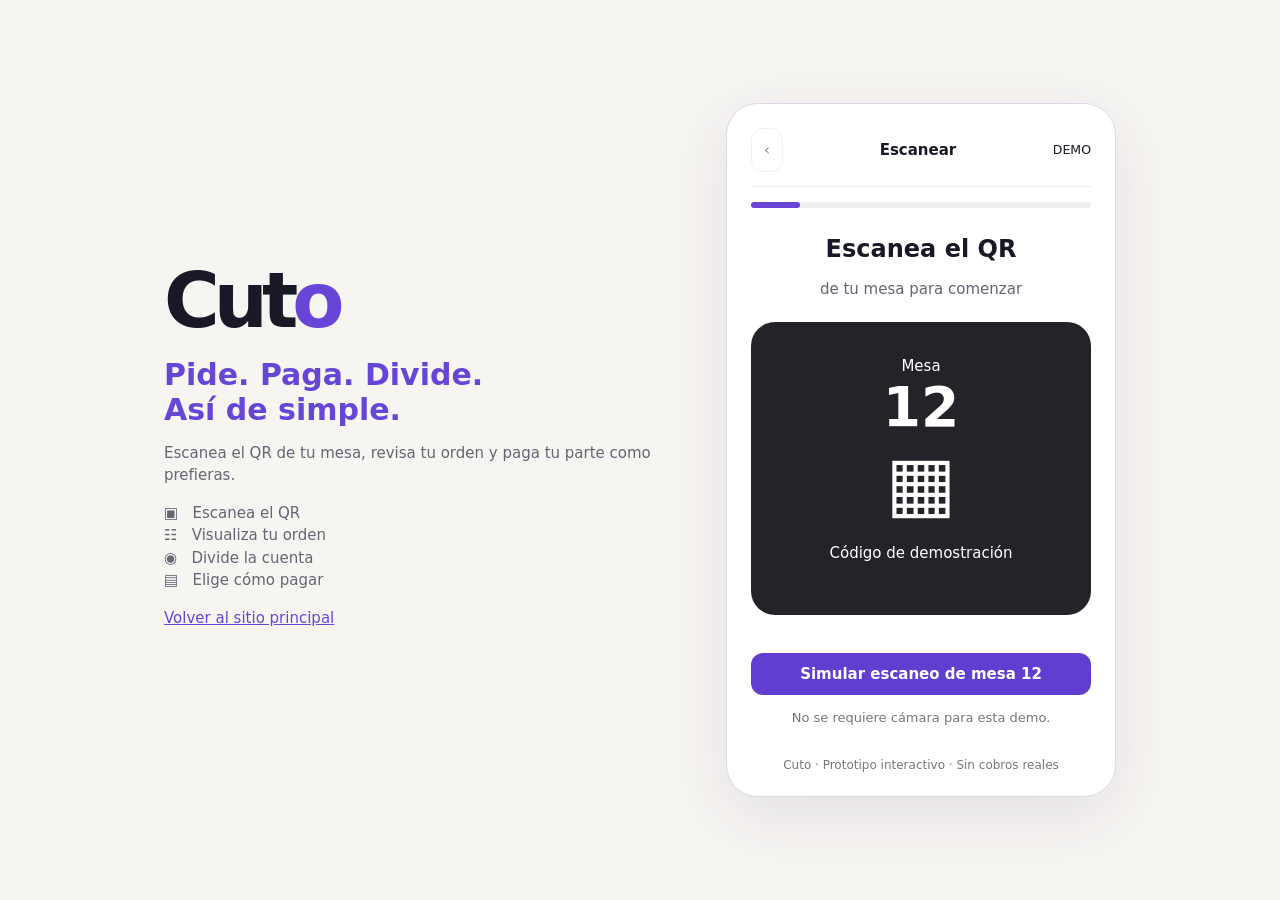
==== demo.html @ 11c7ff85 "Add interactive Cuto dining and payment prototype" ====
<!doctype html><html lang="es"><head><meta charset="utf-8"><meta name="viewport" content="width=device-width,initial-scale=1"><title>Cuto | Demo</title><style>
*{box-sizing:border-box}body{margin:0;background:#f7f5f2;color:#181827;font:15px system-ui,sans-serif}main{max-width:1000px;margin:auto;min-height:100vh;display:grid;grid-template-columns:1fr 390px;align-items:center;gap:70px;padding:40px 24px}h1{font-size:76px;letter-spacing:-6px;margin:0}h1 span{color:#6746d7}h2{font-size:24px;margin:12px 0}p{line-height:1.5;color:#676474}aside h2{color:#6746d7;font-size:30px}aside a{color:#6746d7}.phone{background:white;border:1px solid #ded9e8;border-radius:32px;padding:24px;min-height:650px;box-shadow:0 18px 65px #33225c19;display:flex;flex-direction:column}header{display:flex;align-items:center;justify-content:space-between;border-bottom:1px solid #eee;padding-bottom:14px}button,input,select,textarea{font:inherit}button{cursor:pointer;border:1px solid #e3deeb;background:white;border-radius:12px;padding:12px;color:inherit}button:disabled{opacity:.45;cursor:default}.primary{background:#603ed0;color:white;border:0;width:100%;font-weight:700;margin-top:16px}.card{border:1px solid #e9e5ed;background:#faf9f7;border-radius:14px;padding:14px;margin:12px 0}.line{display:flex;justify-content:space-between;align-items:center;gap:10px;padding:12px 0;border-bottom:1px solid #eee}.line:last-child{border:0}.muted{color:#777;font-size:13px}.center{text-align:center}.qr{background:#252329;border-radius:24px;padding:35px 20px;margin:22px 0;color:white}.qr b{display:block;font-size:55px}.qr span{font-size:75px}.choices{display:grid;gap:8px}.choice{display:flex;align-items:center;gap:9px;padding:12px;border:1px solid #e6e0ed;border-radius:12px}input[type=radio],input[type=checkbox]{accent-color:#603ed0}input[type=number],textarea,select{width:100%;padding:10px;border:1px solid #d9d4e1;border-radius:9px;background:white}.big{font-size:32px;font-weight:800}.success{background:#603ed0;color:white;border-radius:50%;width:90px;height:90px;display:grid;place-items:center;font-size:50px;margin:40px auto 20px}.progress{height:6px;background:#eee;border-radius:10px;margin:15px 0}.progress i{display:block;background:#6746d7;height:100%;border-radius:10px}.foot{margin-top:auto;padding-top:18px;text-align:center;color:#777;font-size:12px}.emoji{font-size:26px} @media(max-width:700px){main{display:block;padding:16px;max-width:440px}aside{margin-bottom:18px}aside h1{font-size:40px;letter-spacing:-2px}aside h2{font-size:20px;margin:3px 0}aside .desc{display:none}.phone{min-height:580px;padding:18px;border-radius:24px}} </style></head><body><main><aside><h1>Cut<span>o</span></h1><h2>Pide. Paga. Divide.<br>Así de simple.</h2><div class="desc"><p>Escanea el QR de tu mesa, revisa tu orden y paga tu parte como prefieras.</p><p>▣ &nbsp; Escanea el QR<br>☷ &nbsp; Visualiza tu orden<br>◉ &nbsp; Divide la cuenta<br>▤ &nbsp; Elige cómo pagar</p></div><p><a href="index.html">Volver al sitio principal</a></p></aside><section class="phone"><header><button id="back" aria-label="Volver">‹</button><strong id="title"></strong><small>DEMO</small></header><div class="progress"><i id="progress"></i></div><div id="screen"></div><div class="foot">Cuto · Prototipo interactivo · Sin cobros reales</div></section></main><script>
'use strict';
const money=n=>'$'+Math.round(n).toLocaleString('es-CL'), items=[['🍔','Hamburguesa clásica',11900],['🍔','Hamburguesa clásica',11900],['🍟','Papas trufadas',8900],['🍋','Limonada de menta',3900],['🍋','Limonada de menta',3900],['🍫','Brownie con helado',6900]], total=items.reduce((s,x)=>s+x[2],0);
let step=0,people=4,parts=1,mode='equal',tip=10,method='Tarjeta de crédito / débito',free=10000,paid=0,last=null,picks={},allocated=items.map(()=>0),history=[];
const $=id=>document.getElementById(id), remaining=()=>total-paid;
function amount(){if(mode==='all')return remaining();if(mode==='free')return Math.min(remaining(),Math.max(0,Math.round(free)||0));if(mode==='mine')return Math.min(remaining(),Object.entries(picks).reduce((s,[i,p])=>s+Math.min(items[i][2]-allocated[i],Math.round(items[i][2]*p.take/p.of)),0));return Math.min(remaining(),Math.round(remaining()*parts/people))}
const tipAmount=()=>Math.round(amount()*tip/100);
function go(n){step=n;render()}function row(a,b){return '<div class="line"><span>'+a+'</span><strong>'+b+'</strong></div>'}function primary(label,n){return '<button class="primary" onclick="go('+n+')">'+label+'</button>'}
function render(){const titles=['Escanear','Mesa 12','Dividir cuenta','Pagar','Pago realizado','Comprobante','Evaluar servicio'];$('title').textContent=titles[step];$('back').disabled=step===0||step>=4;$('progress').style.width=((step+1)/7*100)+'%';let h='';
if(step===0)h='<div class="center"><h2>Escanea el QR</h2><p>de tu mesa para comenzar</p><div class="qr">Mesa<b>12</b><span>▦</span><p style="color:white">Código de demostración</p></div>'+primary('Simular escaneo de mesa 12',1)+'<p class="muted">No se requiere cámara para esta demo.</p></div>';
if(step===1){h='<h2>Tu orden</h2><p class="muted">Restaurante de ejemplo · Mesa 12</p>'+items.map((x,i)=>row('<span class="emoji">'+x[0]+'</span> '+x[1]+(allocated[i]?' <small> · Abonado '+money(allocated[i])+'</small>':''),money(x[2]))).join('')+'<div class="card">'+row('Total cuenta',money(total))+row('Pagado',money(paid))+row('Saldo pendiente',money(remaining()))+'</div>'+(remaining()?primary('Continuar',2):'<p>Cuenta pagada completamente.</p>')+'<button style="width:100%;margin-top:8px" onclick="reset()">Reiniciar demo</button>'}
if(step===2){h='<div class="card">'+row('Saldo pendiente',money(remaining()))+'</div><h2>¿Cómo quieres dividir?</h2><div class="choices">'+[['equal','En partes iguales'],['mine','Por producto'],['free','Monto libre'],['all','Pago total']].map(([v,l])=>'<label class="choice"><input type="radio" name="mode" '+(mode===v?'checked':'')+' onchange="mode=\''+v+'\';render()">'+l+'</label>').join('')+'</div>';
if(mode==='equal')h+='<div class="line">Personas <div><button onclick="people=Math.max(1,people-1);parts=Math.min(parts,people);render()">−</button> <b>'+people+'</b> <button onclick="people=Math.min(20,people+1);render()">+</button></div></div><div class="line">Partes que asumes <div><button onclick="parts=Math.max(1,parts-1);render()">−</button> '+parts+' <button onclick="parts=Math.min(people,parts+1);render()">+</button></div></div>';
if(mode==='free')h+='<p>Monto en pesos</p><input type="number" min="1" max="'+remaining()+'" value="'+free+'" oninput="free=Number(this.value);refreshAmount()">';
if(mode==='mine')h+=items.map((x,i)=>{let p=picks[i];return '<div class="card"><label><input type="checkbox" '+(p?'checked':'')+' '+(allocated[i]>=x[2]?'disabled':'')+' onchange="pick('+i+',this.checked)"> '+x[0]+' '+x[1]+' · '+money(x[2]-allocated[i])+'</label>'+(p?'<div class="line">Fracciones totales <select aria-label="Fracciones totales" onchange="picks['+i+'].of=Number(this.value);picks['+i+'].take=1;render()">'+Array.from({length:8},(_,k)=>'<option '+(p.of===k+1?'selected':'')+'>'+(k+1)+'</option>').join('')+'</select></div><div class="line">Mis fracciones <select aria-label="Mis fracciones" onchange="picks['+i+'].take=Number(this.value);render()">'+Array.from({length:p.of},(_,k)=>'<option '+(p.take===k+1?'selected':'')+'>'+(k+1)+'</option>').join('')+'</select></div>':'')+'</div>'}).join('');
h+='<div class="line">Tu parte <strong id="amt">'+money(amount())+'</strong></div><button id="next" class="primary" '+(!amount()?'disabled':'')+' onclick="go(3)">Continuar</button>'}
if(step===3){h='<div class="card">'+row('Tu parte a pagar',money(amount()))+'</div><h2>Propina sugerida</h2><div class="choices" style="grid-template-columns:repeat(4,1fr)">'+[0,10,15,20].map(t=>'<button style="'+(tip===t?'background:#eee7ff;border-color:#6746d7':'')+'" onclick="tip='+t+';render()">'+t+'%</button>').join('')+'</div><h2>Medios de pago</h2>'+['Tarjeta de crédito / débito','Apple Pay','Google Pay','Mercado Pago','Efectivo'].map((m,i)=>'<label class="choice"><input type="radio" name="pay" '+(method===m?'checked':'')+' onchange="method=this.value" value="'+m+'">'+['💳','◉','◉','◈','▤'][i]+' '+m+'</label>').join('')+'<div class="line">Total con propina <strong>'+money(amount()+tipAmount())+'</strong></div><button class="primary" onclick="pay()" '+(!amount()?'disabled':'')+'>Simular pago '+money(amount()+tipAmount())+'</button>'}
if(step===4)h='<div class="center"><div class="success">✓</div><h2>¡Pago realizado!</h2><p>Tu pago de demostración fue registrado.</p><div class="card">Mesa 12<div class="big">'+money(last.base+last.tip)+'</div></div>'+primary('Ver comprobante',5)+primary('Evaluar servicio',6)+primary('Volver a la mesa',1)+'</div>';
if(step===5)h='<div class="center"><p style="color:#17734c">✓ Pago simulado exitoso</p><div class="big">'+money(last.base+last.tip)+'</div><p>Comprobante de demostración · No es boleta tributaria</p></div><div class="card">'+row('Mesa','12')+row('Fecha',last.date)+row('Medio',last.method)+row('Tu parte',money(last.base))+row('Propina',money(last.tip))+row('Saldo mesa',money(remaining()))+'</div><div class="center"><h2>Cuto</h2><p>Gracias por tu visita 💜</p></div>'+primary('Evaluar servicio',6)+'<button class="primary" onclick="window.print()">Imprimir comprobante</button>'+primary('Volver a la mesa',1);
if(step===6)h='<h2>¿Cómo estuvo tu visita?</h2><p>Garzón de ejemplo: Martín</p><label>Evaluación<select id="rating"><option>5 — Excelente</option><option>4 — Muy buena</option><option>3 — Buena</option><option>2 — Regular</option><option>1 — Mala</option></select></label><p>Comentario opcional</p><textarea id="comment" rows="4"></textarea><button class="primary" onclick="this.disabled=true;this.textContent=\'Evaluación registrada en la demo\'">Enviar evaluación</button>'+primary('Volver a la mesa',1);
$('screen').innerHTML=h}
function refreshAmount(){$('amt').textContent=money(amount());$('next').disabled=!amount()}
function pick(i,on){if(on)picks[i]={of:1,take:1};else delete picks[i];render()}
function pay(){const base=amount();if(step!==3||!base)return;last={base,tip:tipAmount(),method,date:new Date().toLocaleDateString('es-CL')};let left=base;if(mode==='mine')for(const [i,p] of Object.entries(picks)){let v=Math.min(left,items[i][2]-allocated[i],Math.round(items[i][2]*p.take/p.of));allocated[i]+=v;left-=v}for(let i=0;i<items.length&&left>0;i++){let v=Math.min(left,items[i][2]-allocated[i]);allocated[i]+=v;left-=v}paid+=base;history.push(last);picks={};go(4)}
function reset(){paid=0;allocated=items.map(()=>0);history=[];picks={};last=null;mode='equal';people=4;parts=1;tip=10;go(0)}
$('back').onclick=()=>go(step-1);render();
</script></body></html>
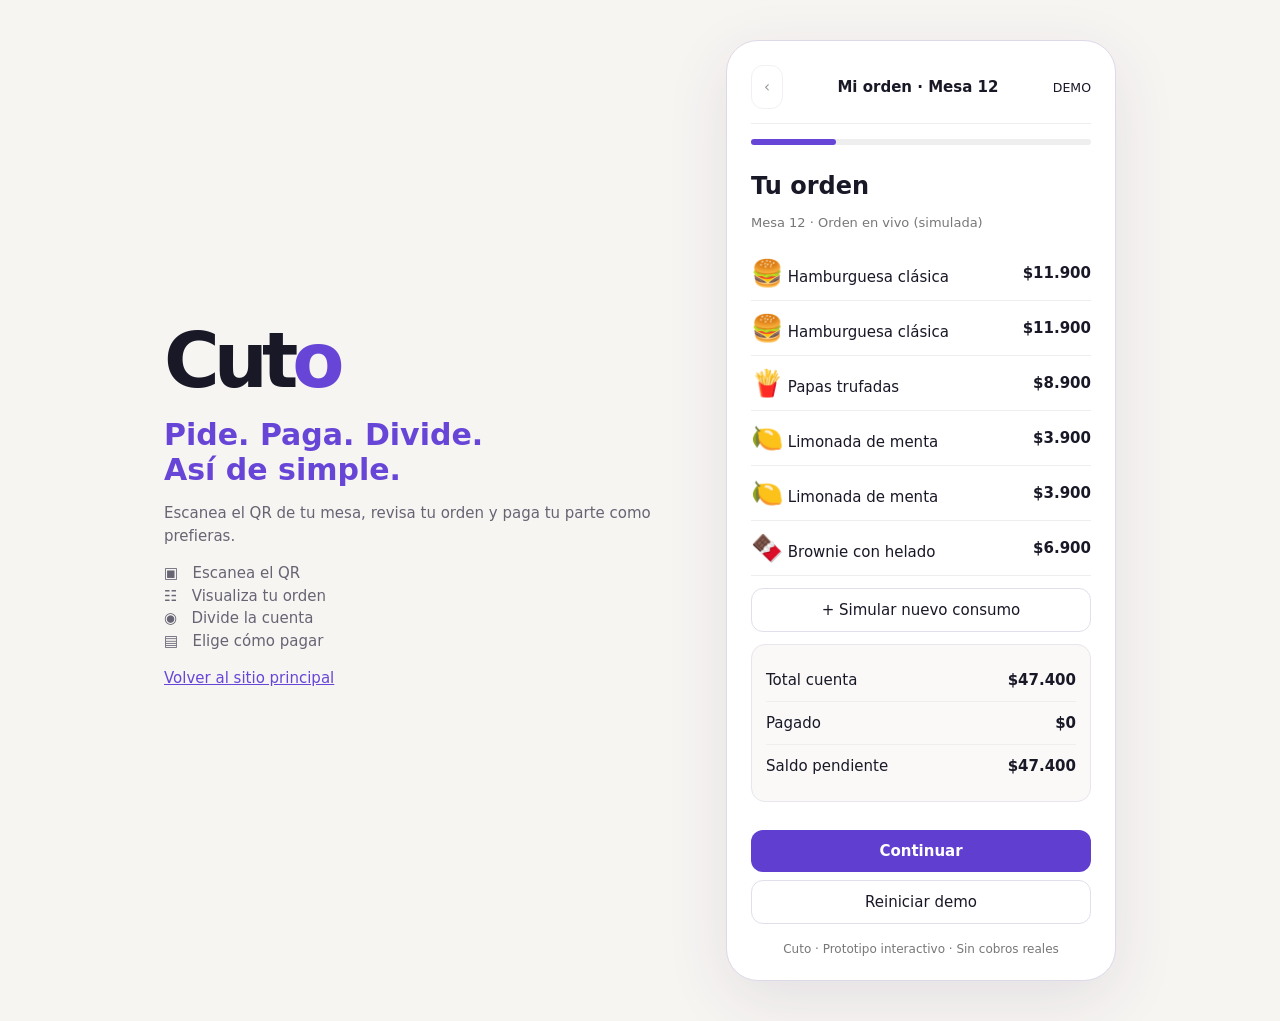
==== commit db804c6c: "Build four-stage diner checkout with live demo order, split, receipt email and star review" ====
--- a/demo.html
+++ b/demo.html
@@ -1,28 +1,33 @@
 <!doctype html><html lang="es"><head><meta charset="utf-8"><meta name="viewport" content="width=device-width,initial-scale=1"><title>Cuto | Demo</title><style>
-*{box-sizing:border-box}body{margin:0;background:#f7f5f2;color:#181827;font:15px system-ui,sans-serif}main{max-width:1000px;margin:auto;min-height:100vh;display:grid;grid-template-columns:1fr 390px;align-items:center;gap:70px;padding:40px 24px}h1{font-size:76px;letter-spacing:-6px;margin:0}h1 span{color:#6746d7}h2{font-size:24px;margin:12px 0}p{line-height:1.5;color:#676474}aside h2{color:#6746d7;font-size:30px}aside a{color:#6746d7}.phone{background:white;border:1px solid #ded9e8;border-radius:32px;padding:24px;min-height:650px;box-shadow:0 18px 65px #33225c19;display:flex;flex-direction:column}header{display:flex;align-items:center;justify-content:space-between;border-bottom:1px solid #eee;padding-bottom:14px}button,input,select,textarea{font:inherit}button{cursor:pointer;border:1px solid #e3deeb;background:white;border-radius:12px;padding:12px;color:inherit}button:disabled{opacity:.45;cursor:default}.primary{background:#603ed0;color:white;border:0;width:100%;font-weight:700;margin-top:16px}.card{border:1px solid #e9e5ed;background:#faf9f7;border-radius:14px;padding:14px;margin:12px 0}.line{display:flex;justify-content:space-between;align-items:center;gap:10px;padding:12px 0;border-bottom:1px solid #eee}.line:last-child{border:0}.muted{color:#777;font-size:13px}.center{text-align:center}.qr{background:#252329;border-radius:24px;padding:35px 20px;margin:22px 0;color:white}.qr b{display:block;font-size:55px}.qr span{font-size:75px}.choices{display:grid;gap:8px}.choice{display:flex;align-items:center;gap:9px;padding:12px;border:1px solid #e6e0ed;border-radius:12px}input[type=radio],input[type=checkbox]{accent-color:#603ed0}input[type=number],textarea,select{width:100%;padding:10px;border:1px solid #d9d4e1;border-radius:9px;background:white}.big{font-size:32px;font-weight:800}.success{background:#603ed0;color:white;border-radius:50%;width:90px;height:90px;display:grid;place-items:center;font-size:50px;margin:40px auto 20px}.progress{height:6px;background:#eee;border-radius:10px;margin:15px 0}.progress i{display:block;background:#6746d7;height:100%;border-radius:10px}.foot{margin-top:auto;padding-top:18px;text-align:center;color:#777;font-size:12px}.emoji{font-size:26px} @media(max-width:700px){main{display:block;padding:16px;max-width:440px}aside{margin-bottom:18px}aside h1{font-size:40px;letter-spacing:-2px}aside h2{font-size:20px;margin:3px 0}aside .desc{display:none}.phone{min-height:580px;padding:18px;border-radius:24px}} </style></head><body><main><aside><h1>Cut<span>o</span></h1><h2>Pide. Paga. Divide.<br>Así de simple.</h2><div class="desc"><p>Escanea el QR de tu mesa, revisa tu orden y paga tu parte como prefieras.</p><p>▣ &nbsp; Escanea el QR<br>☷ &nbsp; Visualiza tu orden<br>◉ &nbsp; Divide la cuenta<br>▤ &nbsp; Elige cómo pagar</p></div><p><a href="index.html">Volver al sitio principal</a></p></aside><section class="phone"><header><button id="back" aria-label="Volver">‹</button><strong id="title"></strong><small>DEMO</small></header><div class="progress"><i id="progress"></i></div><div id="screen"></div><div class="foot">Cuto · Prototipo interactivo · Sin cobros reales</div></section></main><script>
+*{box-sizing:border-box}body{margin:0;background:#f7f5f2;color:#181827;font:15px system-ui,sans-serif}main{max-width:1000px;margin:auto;min-height:100vh;display:grid;grid-template-columns:1fr 390px;align-items:center;gap:70px;padding:40px 24px}h1{font-size:76px;letter-spacing:-6px;margin:0}h1 span{color:#6746d7}h2{font-size:24px;margin:12px 0}p{line-height:1.5;color:#676474}aside h2{color:#6746d7;font-size:30px}aside a{color:#6746d7}.phone{background:white;border:1px solid #ded9e8;border-radius:32px;padding:24px;min-height:650px;box-shadow:0 18px 65px #33225c19;display:flex;flex-direction:column}header{display:flex;align-items:center;justify-content:space-between;border-bottom:1px solid #eee;padding-bottom:14px}button,input,select,textarea{font:inherit}button{cursor:pointer;border:1px solid #e3deeb;background:white;border-radius:12px;padding:12px;color:inherit}button:disabled{opacity:.45;cursor:default}.primary{background:#603ed0;color:white;border:0;width:100%;font-weight:700;margin-top:16px}.card{border:1px solid #e9e5ed;background:#faf9f7;border-radius:14px;padding:14px;margin:12px 0}.line{display:flex;justify-content:space-between;align-items:center;gap:10px;padding:12px 0;border-bottom:1px solid #eee}.line:last-child{border:0}.muted{color:#777;font-size:13px}.center{text-align:center}.qr{background:#252329;border-radius:24px;padding:35px 20px;margin:22px 0;color:white}.qr b{display:block;font-size:55px}.qr span{font-size:75px}.choices{display:grid;gap:8px}.choice{display:flex;align-items:center;gap:9px;padding:12px;border:1px solid #e6e0ed;border-radius:12px}input[type=radio],input[type=checkbox]{accent-color:#603ed0}input[type=number],textarea,select{width:100%;padding:10px;border:1px solid #d9d4e1;border-radius:9px;background:white}.big{font-size:32px;font-weight:800}.success{background:#603ed0;color:white;border-radius:50%;width:90px;height:90px;display:grid;place-items:center;font-size:50px;margin:40px auto 20px}.progress{height:6px;background:#eee;border-radius:10px;margin:15px 0}.progress i{display:block;background:#6746d7;height:100%;border-radius:10px}.foot{margin-top:auto;padding-top:18px;text-align:center;color:#777;font-size:12px}.emoji{font-size:26px} @media(max-width:700px){main{display:block;padding:16px;max-width:440px}aside{margin-bottom:18px}aside h1{font-size:40px;letter-spacing:-2px}aside h2{font-size:20px;margin:3px 0}aside .desc{display:none}.phone{min-height:580px;padding:18px;border-radius:24px}} input[type=email]{width:100%;padding:12px;border:1px solid #d9d4e1;border-radius:10px;margin-top:6px}.stars{display:flex;justify-content:center;gap:5px}.stars button{font-size:32px;color:#cbc5d4;border:0;padding:5px;background:transparent}.stars button[aria-pressed=true]{color:#e9a31b}.stars button:focus-visible{outline:2px solid #603ed0} </style></head><body><main><aside><h1>Cut<span>o</span></h1><h2>Pide. Paga. Divide.<br>Así de simple.</h2><div class="desc"><p>Escanea el QR de tu mesa, revisa tu orden y paga tu parte como prefieras.</p><p>▣ &nbsp; Escanea el QR<br>☷ &nbsp; Visualiza tu orden<br>◉ &nbsp; Divide la cuenta<br>▤ &nbsp; Elige cómo pagar</p></div><p><a href="index.html">Volver al sitio principal</a></p></aside><section class="phone"><header><button id="back" aria-label="Volver">‹</button><strong id="title"></strong><small>DEMO</small></header><div class="progress"><i id="progress"></i></div><div id="screen"></div><div class="foot">Cuto · Prototipo interactivo · Sin cobros reales</div></section></main><script>
 'use strict';
-const money=n=>'$'+Math.round(n).toLocaleString('es-CL'), items=[['🍔','Hamburguesa clásica',11900],['🍔','Hamburguesa clásica',11900],['🍟','Papas trufadas',8900],['🍋','Limonada de menta',3900],['🍋','Limonada de menta',3900],['🍫','Brownie con helado',6900]], total=items.reduce((s,x)=>s+x[2],0);
-let step=0,people=4,parts=1,mode='equal',tip=10,method='Tarjeta de crédito / débito',free=10000,paid=0,last=null,picks={},allocated=items.map(()=>0),history=[];
+const money=n=>'$'+Math.round(n).toLocaleString('es-CL'), items=[['🍔','Hamburguesa clásica',11900],['🍔','Hamburguesa clásica',11900],['🍟','Papas trufadas',8900],['🍋','Limonada de menta',3900],['🍋','Limonada de menta',3900],['🍫','Brownie con helado',6900]], initialTotal=items.reduce((s,x)=>s+x[2],0);
+let total=initialTotal, step=1,people=4,parts=1,mode='equal',tip=10,method='Tarjeta de crédito / débito',free=10000,paid=0,last=null,picks={},allocated=items.map(()=>0),history=[],rating=0;
 const $=id=>document.getElementById(id), remaining=()=>total-paid;
 function amount(){if(mode==='all')return remaining();if(mode==='free')return Math.min(remaining(),Math.max(0,Math.round(free)||0));if(mode==='mine')return Math.min(remaining(),Object.entries(picks).reduce((s,[i,p])=>s+Math.min(items[i][2]-allocated[i],Math.round(items[i][2]*p.take/p.of)),0));return Math.min(remaining(),Math.round(remaining()*parts/people))}
 const tipAmount=()=>Math.round(amount()*tip/100);
 function go(n){step=n;render()}function row(a,b){return '<div class="line"><span>'+a+'</span><strong>'+b+'</strong></div>'}function primary(label,n){return '<button class="primary" onclick="go('+n+')">'+label+'</button>'}
-function render(){const titles=['Escanear','Mesa 12','Dividir cuenta','Pagar','Pago realizado','Comprobante','Evaluar servicio'];$('title').textContent=titles[step];$('back').disabled=step===0||step>=4;$('progress').style.width=((step+1)/7*100)+'%';let h='';
+function render(){const titles=['Escanear','Mi orden · Mesa 12','Dividir cuenta','Pagar','Boleta y reseña','Comprobante','Evaluar servicio'];$('title').textContent=titles[step];$('back').disabled=step<=1||step>=4;$('progress').style.width=(Math.min(step,4)/4*100)+'%';let h='';
 if(step===0)h='<div class="center"><h2>Escanea el QR</h2><p>de tu mesa para comenzar</p><div class="qr">Mesa<b>12</b><span>▦</span><p style="color:white">Código de demostración</p></div>'+primary('Simular escaneo de mesa 12',1)+'<p class="muted">No se requiere cámara para esta demo.</p></div>';
-if(step===1){h='<h2>Tu orden</h2><p class="muted">Restaurante de ejemplo · Mesa 12</p>'+items.map((x,i)=>row('<span class="emoji">'+x[0]+'</span> '+x[1]+(allocated[i]?' <small> · Abonado '+money(allocated[i])+'</small>':''),money(x[2]))).join('')+'<div class="card">'+row('Total cuenta',money(total))+row('Pagado',money(paid))+row('Saldo pendiente',money(remaining()))+'</div>'+(remaining()?primary('Continuar',2):'<p>Cuenta pagada completamente.</p>')+'<button style="width:100%;margin-top:8px" onclick="reset()">Reiniciar demo</button>'}
-if(step===2){h='<div class="card">'+row('Saldo pendiente',money(remaining()))+'</div><h2>¿Cómo quieres dividir?</h2><div class="choices">'+[['equal','En partes iguales'],['mine','Por producto'],['free','Monto libre'],['all','Pago total']].map(([v,l])=>'<label class="choice"><input type="radio" name="mode" '+(mode===v?'checked':'')+' onchange="mode=\''+v+'\';render()">'+l+'</label>').join('')+'</div>';
+if(step===1){h='<h2>Tu orden</h2><p class="muted">Mesa 12 · Orden en vivo (simulada)</p>'+items.map((x,i)=>row('<span class="emoji">'+x[0]+'</span> '+x[1]+(allocated[i]?' <small> · Abonado '+money(allocated[i])+'</small>':''),money(x[2]))).join('')+'<button onclick="addDish()" style="width:100%;margin-top:12px">+ Simular nuevo consumo</button><div class="card">'+row('Total cuenta',money(total))+row('Pagado',money(paid))+row('Saldo pendiente',money(remaining()))+'</div>'+(remaining()?primary('Continuar',2):'<p>Cuenta pagada completamente.</p>')+'<button style="width:100%;margin-top:8px" onclick="reset()">Reiniciar demo</button>'}
+if(step===2){h='<div class="card">'+row('Saldo pendiente',money(remaining()))+'</div><h2>¿Cómo quieres dividir?</h2><div class="choices">'+[['equal','En partes iguales'],['free','Monto libre'],['mine','Personalizado · elige y fracciona platos'],['all','Invitar · pagar todo']].map(([v,l])=>'<label class="choice"><input type="radio" name="mode" '+(mode===v?'checked':'')+' onchange="mode=\''+v+'\';render()">'+l+'</label>').join('')+'</div>';
 if(mode==='equal')h+='<div class="line">Personas <div><button onclick="people=Math.max(1,people-1);parts=Math.min(parts,people);render()">−</button> <b>'+people+'</b> <button onclick="people=Math.min(20,people+1);render()">+</button></div></div><div class="line">Partes que asumes <div><button onclick="parts=Math.max(1,parts-1);render()">−</button> '+parts+' <button onclick="parts=Math.min(people,parts+1);render()">+</button></div></div>';
 if(mode==='free')h+='<p>Monto en pesos</p><input type="number" min="1" max="'+remaining()+'" value="'+free+'" oninput="free=Number(this.value);refreshAmount()">';
 if(mode==='mine')h+=items.map((x,i)=>{let p=picks[i];return '<div class="card"><label><input type="checkbox" '+(p?'checked':'')+' '+(allocated[i]>=x[2]?'disabled':'')+' onchange="pick('+i+',this.checked)"> '+x[0]+' '+x[1]+' · '+money(x[2]-allocated[i])+'</label>'+(p?'<div class="line">Fracciones totales <select aria-label="Fracciones totales" onchange="picks['+i+'].of=Number(this.value);picks['+i+'].take=1;render()">'+Array.from({length:8},(_,k)=>'<option '+(p.of===k+1?'selected':'')+'>'+(k+1)+'</option>').join('')+'</select></div><div class="line">Mis fracciones <select aria-label="Mis fracciones" onchange="picks['+i+'].take=Number(this.value);render()">'+Array.from({length:p.of},(_,k)=>'<option '+(p.take===k+1?'selected':'')+'>'+(k+1)+'</option>').join('')+'</select></div>':'')+'</div>'}).join('');
 h+='<div class="line">Tu parte <strong id="amt">'+money(amount())+'</strong></div><button id="next" class="primary" '+(!amount()?'disabled':'')+' onclick="go(3)">Continuar</button>'}
 if(step===3){h='<div class="card">'+row('Tu parte a pagar',money(amount()))+'</div><h2>Propina sugerida</h2><div class="choices" style="grid-template-columns:repeat(4,1fr)">'+[0,10,15,20].map(t=>'<button style="'+(tip===t?'background:#eee7ff;border-color:#6746d7':'')+'" onclick="tip='+t+';render()">'+t+'%</button>').join('')+'</div><h2>Medios de pago</h2>'+['Tarjeta de crédito / débito','Apple Pay','Google Pay','Mercado Pago','Efectivo'].map((m,i)=>'<label class="choice"><input type="radio" name="pay" '+(method===m?'checked':'')+' onchange="method=this.value" value="'+m+'">'+['💳','◉','◉','◈','▤'][i]+' '+m+'</label>').join('')+'<div class="line">Total con propina <strong>'+money(amount()+tipAmount())+'</strong></div><button class="primary" onclick="pay()" '+(!amount()?'disabled':'')+'>Simular pago '+money(amount()+tipAmount())+'</button>'}
-if(step===4)h='<div class="center"><div class="success">✓</div><h2>¡Pago realizado!</h2><p>Tu pago de demostración fue registrado.</p><div class="card">Mesa 12<div class="big">'+money(last.base+last.tip)+'</div></div>'+primary('Ver comprobante',5)+primary('Evaluar servicio',6)+primary('Volver a la mesa',1)+'</div>';
+if(step===4)h='<div class="center"><div class="success" style="margin:12px auto;width:64px;height:64px;font-size:36px">✓</div><h2>¡Pago realizado!</h2><div class="big">'+money(last.base+last.tip)+'</div><p class="muted">Pago de demostración · Mesa 12</p></div><form id="receipt" onsubmit="sendReceipt(event)"><h2>Recibe tu boleta</h2><label for="email">Correo electrónico</label><input id="email" type="email" required placeholder="nombre@correo.cl" autocomplete="email"><button class="primary" type="submit">Enviar boleta</button><p id="emailStatus" role="status" class="muted"></p></form><div style="border-top:1px solid #eee;margin-top:20px;padding-top:10px"><h2>¿Cómo estuvo tu visita?</h2><p class="muted">Califica tu experiencia y comparte tu opinión en Google.</p><div class="stars" role="group" aria-label="Calificación de 1 a 5 estrellas">'+[1,2,3,4,5].map(n=>'<button type="button" aria-label="'+n+' estrellas" aria-pressed="false" onclick="setRating('+n+')">★</button>').join('')+'</div><p id="ratingStatus" class="muted" role="status">Selecciona una calificación</p><label for="review">Tu reseña</label><textarea id="review" rows="3" placeholder="Cuéntanos cómo fue tu experiencia..."></textarea><button class="primary" onclick="googleReview()">Continuar en Google</button><p id="reviewStatus" class="muted" role="status">Google requiere confirmar y publicar la reseña desde tu cuenta. Falta configurar la ficha del restaurante.</p></div>'+primary('Volver a mi orden',1);
 if(step===5)h='<div class="center"><p style="color:#17734c">✓ Pago simulado exitoso</p><div class="big">'+money(last.base+last.tip)+'</div><p>Comprobante de demostración · No es boleta tributaria</p></div><div class="card">'+row('Mesa','12')+row('Fecha',last.date)+row('Medio',last.method)+row('Tu parte',money(last.base))+row('Propina',money(last.tip))+row('Saldo mesa',money(remaining()))+'</div><div class="center"><h2>Cuto</h2><p>Gracias por tu visita 💜</p></div>'+primary('Evaluar servicio',6)+'<button class="primary" onclick="window.print()">Imprimir comprobante</button>'+primary('Volver a la mesa',1);
 if(step===6)h='<h2>¿Cómo estuvo tu visita?</h2><p>Garzón de ejemplo: Martín</p><label>Evaluación<select id="rating"><option>5 — Excelente</option><option>4 — Muy buena</option><option>3 — Buena</option><option>2 — Regular</option><option>1 — Mala</option></select></label><p>Comentario opcional</p><textarea id="comment" rows="4"></textarea><button class="primary" onclick="this.disabled=true;this.textContent=\'Evaluación registrada en la demo\'">Enviar evaluación</button>'+primary('Volver a la mesa',1);
 $('screen').innerHTML=h}
 function refreshAmount(){$('amt').textContent=money(amount());$('next').disabled=!amount()}
 function pick(i,on){if(on)picks[i]={of:1,take:1};else delete picks[i];render()}
-function pay(){const base=amount();if(step!==3||!base)return;last={base,tip:tipAmount(),method,date:new Date().toLocaleDateString('es-CL')};let left=base;if(mode==='mine')for(const [i,p] of Object.entries(picks)){let v=Math.min(left,items[i][2]-allocated[i],Math.round(items[i][2]*p.take/p.of));allocated[i]+=v;left-=v}for(let i=0;i<items.length&&left>0;i++){let v=Math.min(left,items[i][2]-allocated[i]);allocated[i]+=v;left-=v}paid+=base;history.push(last);picks={};go(4)}
-function reset(){paid=0;allocated=items.map(()=>0);history=[];picks={};last=null;mode='equal';people=4;parts=1;tip=10;go(0)}
+function pay(){const base=amount();if(step!==3||!base)return;last={base,tip:tipAmount(),method,date:new Date().toLocaleDateString('es-CL')};let left=base;if(mode==='mine')for(const [i,p] of Object.entries(picks)){let v=Math.min(left,items[i][2]-allocated[i],Math.round(items[i][2]*p.take/p.of));allocated[i]+=v;left-=v}for(let i=0;i<items.length&&left>0;i++){let v=Math.min(left,items[i][2]-allocated[i]);allocated[i]+=v;left-=v}paid+=base;history.push(last);picks={};rating=0;go(4)}
+function reset(){items.splice(6);total=initialTotal;rating=0;paid=0;allocated=items.map(()=>0);history=[];picks={};last=null;mode='equal';people=4;parts=1;tip=10;go(1)}
+function addDish(){items.push(['☕','Café espresso',2500]);allocated.push(0);total+=2500;render()}
+function setRating(n){rating=n;document.querySelectorAll('.stars button').forEach((b,i)=>b.setAttribute('aria-pressed',String(i<n)));$('ratingStatus').textContent=n+' de 5 estrellas'}
+function sendReceipt(e){e.preventDefault();$('emailStatus').textContent='Correo validado. En esta demo no se envían boletas reales.'}
+const googleReviewUrl=''; // Configure with the restaurant's official Google review link.
+async function googleReview(){if(!rating){$('reviewStatus').textContent='Selecciona primero una calificación.';return}if(!googleReviewUrl){$('reviewStatus').textContent='Reseña preparada. Falta configurar el enlace de reseñas de Google del restaurante.';return}try{await navigator.clipboard.writeText($('review').value);$('reviewStatus').textContent='Texto copiado. Selecciona tus estrellas y pega tu reseña en Google.'}catch(e){$('reviewStatus').textContent='Copia tu comentario manualmente antes de continuar.'}window.location.href=googleReviewUrl}
 $('back').onclick=()=>go(step-1);render();
 </script></body></html>
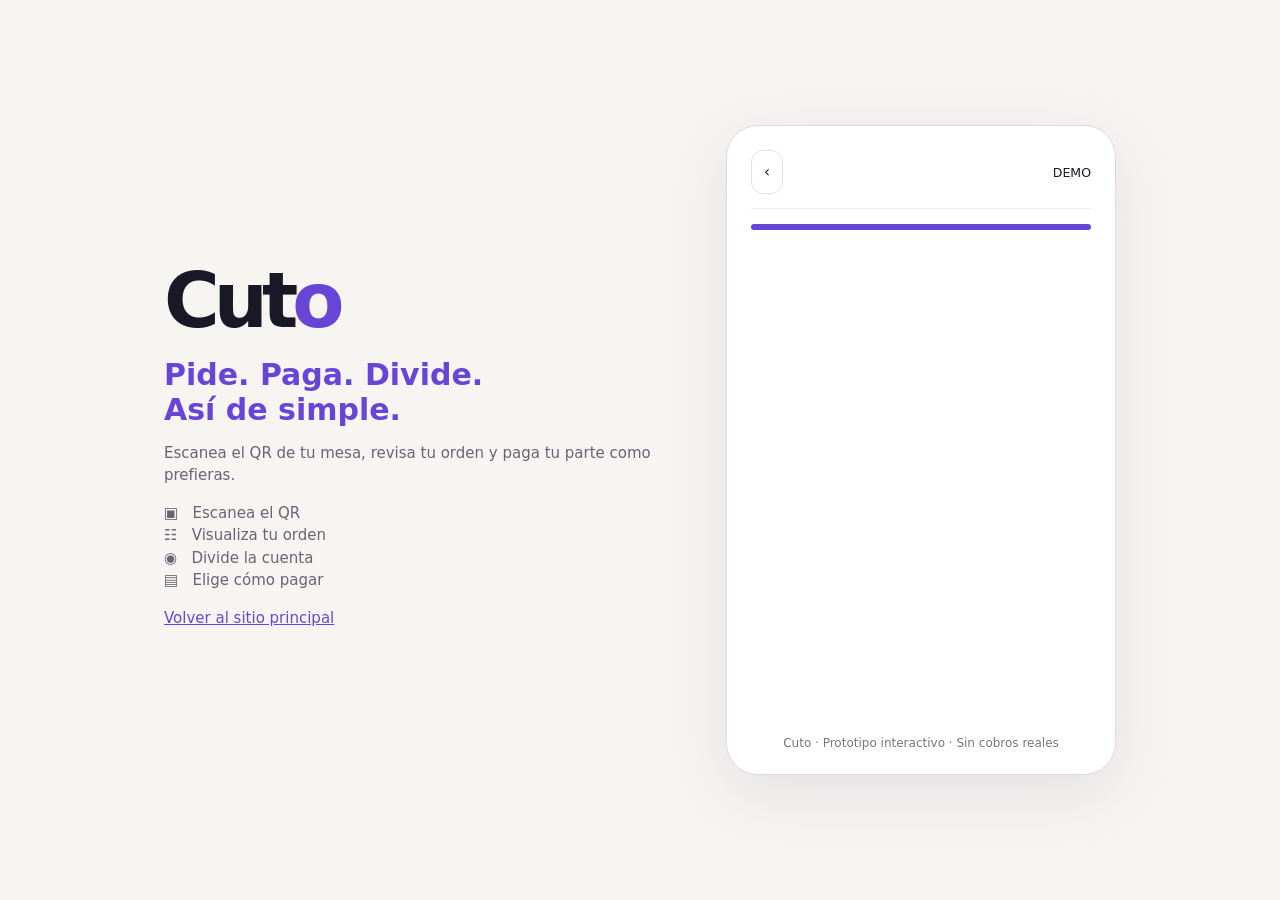
==== commit f93bef6b: "Persist demo table payments locally and add printable receipt" ====
--- a/demo.html
+++ b/demo.html
@@ -1,5 +1,5 @@
 <!doctype html><html lang="es"><head><meta charset="utf-8"><meta name="viewport" content="width=device-width,initial-scale=1"><title>Cuto | Demo</title><style>
-*{box-sizing:border-box}body{margin:0;background:#f7f5f2;color:#181827;font:15px system-ui,sans-serif}main{max-width:1000px;margin:auto;min-height:100vh;display:grid;grid-template-columns:1fr 390px;align-items:center;gap:70px;padding:40px 24px}h1{font-size:76px;letter-spacing:-6px;margin:0}h1 span{color:#6746d7}h2{font-size:24px;margin:12px 0}p{line-height:1.5;color:#676474}aside h2{color:#6746d7;font-size:30px}aside a{color:#6746d7}.phone{background:white;border:1px solid #ded9e8;border-radius:32px;padding:24px;min-height:650px;box-shadow:0 18px 65px #33225c19;display:flex;flex-direction:column}header{display:flex;align-items:center;justify-content:space-between;border-bottom:1px solid #eee;padding-bottom:14px}button,input,select,textarea{font:inherit}button{cursor:pointer;border:1px solid #e3deeb;background:white;border-radius:12px;padding:12px;color:inherit}button:disabled{opacity:.45;cursor:default}.primary{background:#603ed0;color:white;border:0;width:100%;font-weight:700;margin-top:16px}.card{border:1px solid #e9e5ed;background:#faf9f7;border-radius:14px;padding:14px;margin:12px 0}.line{display:flex;justify-content:space-between;align-items:center;gap:10px;padding:12px 0;border-bottom:1px solid #eee}.line:last-child{border:0}.muted{color:#777;font-size:13px}.center{text-align:center}.qr{background:#252329;border-radius:24px;padding:35px 20px;margin:22px 0;color:white}.qr b{display:block;font-size:55px}.qr span{font-size:75px}.choices{display:grid;gap:8px}.choice{display:flex;align-items:center;gap:9px;padding:12px;border:1px solid #e6e0ed;border-radius:12px}input[type=radio],input[type=checkbox]{accent-color:#603ed0}input[type=number],textarea,select{width:100%;padding:10px;border:1px solid #d9d4e1;border-radius:9px;background:white}.big{font-size:32px;font-weight:800}.success{background:#603ed0;color:white;border-radius:50%;width:90px;height:90px;display:grid;place-items:center;font-size:50px;margin:40px auto 20px}.progress{height:6px;background:#eee;border-radius:10px;margin:15px 0}.progress i{display:block;background:#6746d7;height:100%;border-radius:10px}.foot{margin-top:auto;padding-top:18px;text-align:center;color:#777;font-size:12px}.emoji{font-size:26px} @media(max-width:700px){main{display:block;padding:16px;max-width:440px}aside{margin-bottom:18px}aside h1{font-size:40px;letter-spacing:-2px}aside h2{font-size:20px;margin:3px 0}aside .desc{display:none}.phone{min-height:580px;padding:18px;border-radius:24px}} input[type=email]{width:100%;padding:12px;border:1px solid #d9d4e1;border-radius:10px;margin-top:6px}.stars{display:flex;justify-content:center;gap:5px}.stars button{font-size:32px;color:#cbc5d4;border:0;padding:5px;background:transparent}.stars button[aria-pressed=true]{color:#e9a31b}.stars button:focus-visible{outline:2px solid #603ed0} </style></head><body><main><aside><h1>Cut<span>o</span></h1><h2>Pide. Paga. Divide.<br>Así de simple.</h2><div class="desc"><p>Escanea el QR de tu mesa, revisa tu orden y paga tu parte como prefieras.</p><p>▣ &nbsp; Escanea el QR<br>☷ &nbsp; Visualiza tu orden<br>◉ &nbsp; Divide la cuenta<br>▤ &nbsp; Elige cómo pagar</p></div><p><a href="index.html">Volver al sitio principal</a></p></aside><section class="phone"><header><button id="back" aria-label="Volver">‹</button><strong id="title"></strong><small>DEMO</small></header><div class="progress"><i id="progress"></i></div><div id="screen"></div><div class="foot">Cuto · Prototipo interactivo · Sin cobros reales</div></section></main><script>
+*{box-sizing:border-box}body{margin:0;background:#f7f5f2;color:#181827;font:15px system-ui,sans-serif}main{max-width:1000px;margin:auto;min-height:100vh;display:grid;grid-template-columns:1fr 390px;align-items:center;gap:70px;padding:40px 24px}h1{font-size:76px;letter-spacing:-6px;margin:0}h1 span{color:#6746d7}h2{font-size:24px;margin:12px 0}p{line-height:1.5;color:#676474}aside h2{color:#6746d7;font-size:30px}aside a{color:#6746d7}.phone{background:white;border:1px solid #ded9e8;border-radius:32px;padding:24px;min-height:650px;box-shadow:0 18px 65px #33225c19;display:flex;flex-direction:column}header{display:flex;align-items:center;justify-content:space-between;border-bottom:1px solid #eee;padding-bottom:14px}button,input,select,textarea{font:inherit}button{cursor:pointer;border:1px solid #e3deeb;background:white;border-radius:12px;padding:12px;color:inherit}button:disabled{opacity:.45;cursor:default}.primary{background:#603ed0;color:white;border:0;width:100%;font-weight:700;margin-top:16px}.card{border:1px solid #e9e5ed;background:#faf9f7;border-radius:14px;padding:14px;margin:12px 0}.line{display:flex;justify-content:space-between;align-items:center;gap:10px;padding:12px 0;border-bottom:1px solid #eee}.line:last-child{border:0}.muted{color:#777;font-size:13px}.center{text-align:center}.qr{background:#252329;border-radius:24px;padding:35px 20px;margin:22px 0;color:white}.qr b{display:block;font-size:55px}.qr span{font-size:75px}.choices{display:grid;gap:8px}.choice{display:flex;align-items:center;gap:9px;padding:12px;border:1px solid #e6e0ed;border-radius:12px}input[type=radio],input[type=checkbox]{accent-color:#603ed0}input[type=number],textarea,select{width:100%;padding:10px;border:1px solid #d9d4e1;border-radius:9px;background:white}.big{font-size:32px;font-weight:800}.success{background:#603ed0;color:white;border-radius:50%;width:90px;height:90px;display:grid;place-items:center;font-size:50px;margin:40px auto 20px}.progress{height:6px;background:#eee;border-radius:10px;margin:15px 0}.progress i{display:block;background:#6746d7;height:100%;border-radius:10px}.foot{margin-top:auto;padding-top:18px;text-align:center;color:#777;font-size:12px}.emoji{font-size:26px} @media(max-width:700px){main{display:block;padding:16px;max-width:440px}aside{margin-bottom:18px}aside h1{font-size:40px;letter-spacing:-2px}aside h2{font-size:20px;margin:3px 0}aside .desc{display:none}.phone{min-height:580px;padding:18px;border-radius:24px}} input[type=email]{width:100%;padding:12px;border:1px solid #d9d4e1;border-radius:10px;margin-top:6px}.stars{display:flex;justify-content:center;gap:5px}.stars button{font-size:32px;color:#cbc5d4;border:0;padding:5px;background:transparent}.stars button[aria-pressed=true]{color:#e9a31b}.stars button:focus-visible{outline:2px solid #603ed0} @media print{aside,header,.progress,.foot,button{display:none!important}main{display:block;padding:0}.phone{box-shadow:none;border:0;min-height:0;max-width:450px;margin:auto}body{background:white}} </style></head><body><main><aside><h1>Cut<span>o</span></h1><h2>Pide. Paga. Divide.<br>Así de simple.</h2><div class="desc"><p>Escanea el QR de tu mesa, revisa tu orden y paga tu parte como prefieras.</p><p>▣ &nbsp; Escanea el QR<br>☷ &nbsp; Visualiza tu orden<br>◉ &nbsp; Divide la cuenta<br>▤ &nbsp; Elige cómo pagar</p></div><p><a href="index.html">Volver al sitio principal</a></p></aside><section class="phone"><header><button id="back" aria-label="Volver">‹</button><strong id="title"></strong><small>DEMO</small></header><div class="progress"><i id="progress"></i></div><div id="screen"></div><div class="foot">Cuto · Prototipo interactivo · Sin cobros reales</div></section></main><script>
 'use strict';
 const money=n=>'$'+Math.round(n).toLocaleString('es-CL'), items=[['🍔','Hamburguesa clásica',11900],['🍔','Hamburguesa clásica',11900],['🍟','Papas trufadas',8900],['🍋','Limonada de menta',3900],['🍋','Limonada de menta',3900],['🍫','Brownie con helado',6900]], initialTotal=items.reduce((s,x)=>s+x[2],0);
 let total=initialTotal, step=1,people=4,parts=1,mode='equal',tip=10,method='Tarjeta de crédito / débito',free=10000,paid=0,last=null,picks={},allocated=items.map(()=>0),history=[],rating=0;
@@ -16,18 +16,18 @@
 if(mode==='mine')h+=items.map((x,i)=>{let p=picks[i];return '<div class="card"><label><input type="checkbox" '+(p?'checked':'')+' '+(allocated[i]>=x[2]?'disabled':'')+' onchange="pick('+i+',this.checked)"> '+x[0]+' '+x[1]+' · '+money(x[2]-allocated[i])+'</label>'+(p?'<div class="line">Fracciones totales <select aria-label="Fracciones totales" onchange="picks['+i+'].of=Number(this.value);picks['+i+'].take=1;render()">'+Array.from({length:8},(_,k)=>'<option '+(p.of===k+1?'selected':'')+'>'+(k+1)+'</option>').join('')+'</select></div><div class="line">Mis fracciones <select aria-label="Mis fracciones" onchange="picks['+i+'].take=Number(this.value);render()">'+Array.from({length:p.of},(_,k)=>'<option '+(p.take===k+1?'selected':'')+'>'+(k+1)+'</option>').join('')+'</select></div>':'')+'</div>'}).join('');
 h+='<div class="line">Tu parte <strong id="amt">'+money(amount())+'</strong></div><button id="next" class="primary" '+(!amount()?'disabled':'')+' onclick="go(3)">Continuar</button>'}
 if(step===3){h='<div class="card">'+row('Tu parte a pagar',money(amount()))+'</div><h2>Propina sugerida</h2><div class="choices" style="grid-template-columns:repeat(4,1fr)">'+[0,10,15,20].map(t=>'<button style="'+(tip===t?'background:#eee7ff;border-color:#6746d7':'')+'" onclick="tip='+t+';render()">'+t+'%</button>').join('')+'</div><h2>Medios de pago</h2>'+['Tarjeta de crédito / débito','Apple Pay','Google Pay','Mercado Pago','Efectivo'].map((m,i)=>'<label class="choice"><input type="radio" name="pay" '+(method===m?'checked':'')+' onchange="method=this.value" value="'+m+'">'+['💳','◉','◉','◈','▤'][i]+' '+m+'</label>').join('')+'<div class="line">Total con propina <strong>'+money(amount()+tipAmount())+'</strong></div><button class="primary" onclick="pay()" '+(!amount()?'disabled':'')+'>Simular pago '+money(amount()+tipAmount())+'</button>'}
-if(step===4)h='<div class="center"><div class="success" style="margin:12px auto;width:64px;height:64px;font-size:36px">✓</div><h2>¡Pago realizado!</h2><div class="big">'+money(last.base+last.tip)+'</div><p class="muted">Pago de demostración · Mesa 12</p></div><form id="receipt" onsubmit="sendReceipt(event)"><h2>Recibe tu boleta</h2><label for="email">Correo electrónico</label><input id="email" type="email" required placeholder="nombre@correo.cl" autocomplete="email"><button class="primary" type="submit">Enviar boleta</button><p id="emailStatus" role="status" class="muted"></p></form><div style="border-top:1px solid #eee;margin-top:20px;padding-top:10px"><h2>¿Cómo estuvo tu visita?</h2><p class="muted">Califica tu experiencia y comparte tu opinión en Google.</p><div class="stars" role="group" aria-label="Calificación de 1 a 5 estrellas">'+[1,2,3,4,5].map(n=>'<button type="button" aria-label="'+n+' estrellas" aria-pressed="false" onclick="setRating('+n+')">★</button>').join('')+'</div><p id="ratingStatus" class="muted" role="status">Selecciona una calificación</p><label for="review">Tu reseña</label><textarea id="review" rows="3" placeholder="Cuéntanos cómo fue tu experiencia..."></textarea><button class="primary" onclick="googleReview()">Continuar en Google</button><p id="reviewStatus" class="muted" role="status">Google requiere confirmar y publicar la reseña desde tu cuenta. Falta configurar la ficha del restaurante.</p></div>'+primary('Volver a mi orden',1);
-if(step===5)h='<div class="center"><p style="color:#17734c">✓ Pago simulado exitoso</p><div class="big">'+money(last.base+last.tip)+'</div><p>Comprobante de demostración · No es boleta tributaria</p></div><div class="card">'+row('Mesa','12')+row('Fecha',last.date)+row('Medio',last.method)+row('Tu parte',money(last.base))+row('Propina',money(last.tip))+row('Saldo mesa',money(remaining()))+'</div><div class="center"><h2>Cuto</h2><p>Gracias por tu visita 💜</p></div>'+primary('Evaluar servicio',6)+'<button class="primary" onclick="window.print()">Imprimir comprobante</button>'+primary('Volver a la mesa',1);
+if(step===4)h='<div class="center"><div class="success" style="margin:12px auto;width:64px;height:64px;font-size:36px">✓</div><h2>¡Pago realizado!</h2><div class="big">'+money(last.base+last.tip)+'</div><p class="muted">Pago de demostración · Mesa 12</p></div><form id="receipt" onsubmit="sendReceipt(event)"><h2>Recibe tu boleta</h2><label for="email">Correo electrónico</label><input id="email" type="email" required placeholder="nombre@correo.cl" autocomplete="email"><button class="primary" type="submit">Enviar boleta</button><p id="emailStatus" role="status" class="muted"></p></form><div style="border-top:1px solid #eee;margin-top:20px;padding-top:10px"><h2>¿Cómo estuvo tu visita?</h2><p class="muted">Califica tu experiencia y comparte tu opinión en Google.</p><div class="stars" role="group" aria-label="Calificación de 1 a 5 estrellas">'+[1,2,3,4,5].map(n=>'<button type="button" aria-label="'+n+' estrellas" aria-pressed="false" onclick="setRating('+n+')">★</button>').join('')+'</div><p id="ratingStatus" class="muted" role="status">Selecciona una calificación</p><label for="review">Tu reseña</label><textarea id="review" rows="3" placeholder="Cuéntanos cómo fue tu experiencia..."></textarea><button class="primary" onclick="googleReview()">Continuar en Google</button><p id="reviewStatus" class="muted" role="status">Google requiere confirmar y publicar la reseña desde tu cuenta. Falta configurar la ficha del restaurante.</p></div>+'<button style="width:100%;margin-top:10px" onclick="go(5)">Ver comprobante descargable</button>'+primary('Volver a mi orden',1);
+if(step===5)h='<div class="center"><p style="color:#17734c">✓ Pago simulado exitoso</p><div class="big">'+money(last.base+last.tip)+'</div><p>Comprobante de demostración · No es boleta tributaria</p></div><div class="card">'+row('Mesa','12')+row('Fecha',last.date)+row('Medio',last.method)+row('Tu parte',money(last.base))+row('Propina',money(last.tip))+row('Saldo mesa',money(remaining()))+'</div><div class="center"><h2>Cuto</h2><p>Gracias por tu visita 💜</p></div>'+primary('Volver a boleta y reseña',4)+'<button class="primary" onclick="window.print()">Guardar PDF / imprimir</button>'+primary('Volver a la mesa',1);
 if(step===6)h='<h2>¿Cómo estuvo tu visita?</h2><p>Garzón de ejemplo: Martín</p><label>Evaluación<select id="rating"><option>5 — Excelente</option><option>4 — Muy buena</option><option>3 — Buena</option><option>2 — Regular</option><option>1 — Mala</option></select></label><p>Comentario opcional</p><textarea id="comment" rows="4"></textarea><button class="primary" onclick="this.disabled=true;this.textContent=\'Evaluación registrada en la demo\'">Enviar evaluación</button>'+primary('Volver a la mesa',1);
-$('screen').innerHTML=h}
+$('screen').innerHTML=h;saveState()}
 function refreshAmount(){$('amt').textContent=money(amount());$('next').disabled=!amount()}
 function pick(i,on){if(on)picks[i]={of:1,take:1};else delete picks[i];render()}
 function pay(){const base=amount();if(step!==3||!base)return;last={base,tip:tipAmount(),method,date:new Date().toLocaleDateString('es-CL')};let left=base;if(mode==='mine')for(const [i,p] of Object.entries(picks)){let v=Math.min(left,items[i][2]-allocated[i],Math.round(items[i][2]*p.take/p.of));allocated[i]+=v;left-=v}for(let i=0;i<items.length&&left>0;i++){let v=Math.min(left,items[i][2]-allocated[i]);allocated[i]+=v;left-=v}paid+=base;history.push(last);picks={};rating=0;go(4)}
-function reset(){items.splice(6);total=initialTotal;rating=0;paid=0;allocated=items.map(()=>0);history=[];picks={};last=null;mode='equal';people=4;parts=1;tip=10;go(1)}
+function reset(){if(!confirm('¿Reiniciar todos los consumos y pagos de esta demo?'))return;items.splice(6);total=initialTotal;rating=0;paid=0;allocated=items.map(()=>0);history=[];picks={};last=null;mode='equal';people=4;parts=1;tip=10;go(1)}
 function addDish(){items.push(['☕','Café espresso',2500]);allocated.push(0);total+=2500;render()}
-function setRating(n){rating=n;document.querySelectorAll('.stars button').forEach((b,i)=>b.setAttribute('aria-pressed',String(i<n)));$('ratingStatus').textContent=n+' de 5 estrellas'}
+function saveState(){try{localStorage.setItem('cuto-demo-table12',JSON.stringify({items,allocated,paid,history,last}))}catch(e){}} function loadState(){try{const s=JSON.parse(localStorage.getItem('cuto-demo-table12'));if(!s||!Array.isArray(s.items)||!Array.isArray(s.allocated)||s.items.length!==s.allocated.length)return;items.splice(0,items.length,...s.items);allocated=s.allocated;total=items.reduce((a,x)=>a+x[2],0);paid=allocated.reduce((a,x)=>a+x,0);history=s.history||[];last=s.last||null}catch(e){}} function setRating(n){rating=n;document.querySelectorAll('.stars button').forEach((b,i)=>b.setAttribute('aria-pressed',String(i<n)));$('ratingStatus').textContent=n+' de 5 estrellas'}
 function sendReceipt(e){e.preventDefault();$('emailStatus').textContent='Correo validado. En esta demo no se envían boletas reales.'}
 const googleReviewUrl=''; // Configure with the restaurant's official Google review link.
 async function googleReview(){if(!rating){$('reviewStatus').textContent='Selecciona primero una calificación.';return}if(!googleReviewUrl){$('reviewStatus').textContent='Reseña preparada. Falta configurar el enlace de reseñas de Google del restaurante.';return}try{await navigator.clipboard.writeText($('review').value);$('reviewStatus').textContent='Texto copiado. Selecciona tus estrellas y pega tu reseña en Google.'}catch(e){$('reviewStatus').textContent='Copia tu comentario manualmente antes de continuar.'}window.location.href=googleReviewUrl}
-$('back').onclick=()=>go(step-1);render();
+$('back').onclick=()=>go(step-1);loadState();render();
 </script></body></html>
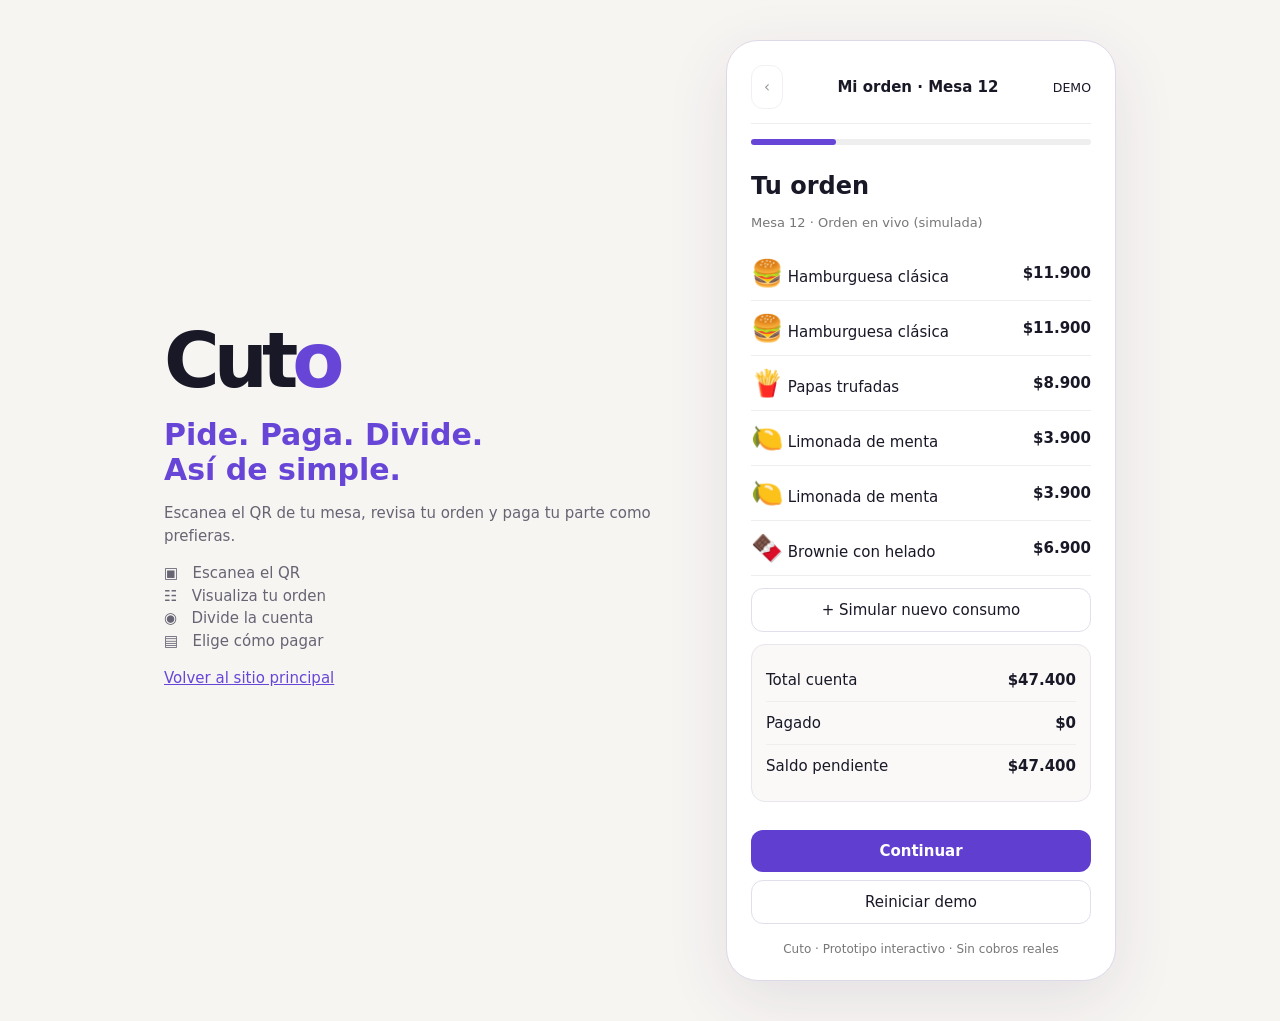
==== commit 9a3a2c43: "Fix receipt screen markup concatenation" ====
--- a/demo.html
+++ b/demo.html
@@ -16,7 +16,7 @@
 if(mode==='mine')h+=items.map((x,i)=>{let p=picks[i];return '<div class="card"><label><input type="checkbox" '+(p?'checked':'')+' '+(allocated[i]>=x[2]?'disabled':'')+' onchange="pick('+i+',this.checked)"> '+x[0]+' '+x[1]+' · '+money(x[2]-allocated[i])+'</label>'+(p?'<div class="line">Fracciones totales <select aria-label="Fracciones totales" onchange="picks['+i+'].of=Number(this.value);picks['+i+'].take=1;render()">'+Array.from({length:8},(_,k)=>'<option '+(p.of===k+1?'selected':'')+'>'+(k+1)+'</option>').join('')+'</select></div><div class="line">Mis fracciones <select aria-label="Mis fracciones" onchange="picks['+i+'].take=Number(this.value);render()">'+Array.from({length:p.of},(_,k)=>'<option '+(p.take===k+1?'selected':'')+'>'+(k+1)+'</option>').join('')+'</select></div>':'')+'</div>'}).join('');
 h+='<div class="line">Tu parte <strong id="amt">'+money(amount())+'</strong></div><button id="next" class="primary" '+(!amount()?'disabled':'')+' onclick="go(3)">Continuar</button>'}
 if(step===3){h='<div class="card">'+row('Tu parte a pagar',money(amount()))+'</div><h2>Propina sugerida</h2><div class="choices" style="grid-template-columns:repeat(4,1fr)">'+[0,10,15,20].map(t=>'<button style="'+(tip===t?'background:#eee7ff;border-color:#6746d7':'')+'" onclick="tip='+t+';render()">'+t+'%</button>').join('')+'</div><h2>Medios de pago</h2>'+['Tarjeta de crédito / débito','Apple Pay','Google Pay','Mercado Pago','Efectivo'].map((m,i)=>'<label class="choice"><input type="radio" name="pay" '+(method===m?'checked':'')+' onchange="method=this.value" value="'+m+'">'+['💳','◉','◉','◈','▤'][i]+' '+m+'</label>').join('')+'<div class="line">Total con propina <strong>'+money(amount()+tipAmount())+'</strong></div><button class="primary" onclick="pay()" '+(!amount()?'disabled':'')+'>Simular pago '+money(amount()+tipAmount())+'</button>'}
-if(step===4)h='<div class="center"><div class="success" style="margin:12px auto;width:64px;height:64px;font-size:36px">✓</div><h2>¡Pago realizado!</h2><div class="big">'+money(last.base+last.tip)+'</div><p class="muted">Pago de demostración · Mesa 12</p></div><form id="receipt" onsubmit="sendReceipt(event)"><h2>Recibe tu boleta</h2><label for="email">Correo electrónico</label><input id="email" type="email" required placeholder="nombre@correo.cl" autocomplete="email"><button class="primary" type="submit">Enviar boleta</button><p id="emailStatus" role="status" class="muted"></p></form><div style="border-top:1px solid #eee;margin-top:20px;padding-top:10px"><h2>¿Cómo estuvo tu visita?</h2><p class="muted">Califica tu experiencia y comparte tu opinión en Google.</p><div class="stars" role="group" aria-label="Calificación de 1 a 5 estrellas">'+[1,2,3,4,5].map(n=>'<button type="button" aria-label="'+n+' estrellas" aria-pressed="false" onclick="setRating('+n+')">★</button>').join('')+'</div><p id="ratingStatus" class="muted" role="status">Selecciona una calificación</p><label for="review">Tu reseña</label><textarea id="review" rows="3" placeholder="Cuéntanos cómo fue tu experiencia..."></textarea><button class="primary" onclick="googleReview()">Continuar en Google</button><p id="reviewStatus" class="muted" role="status">Google requiere confirmar y publicar la reseña desde tu cuenta. Falta configurar la ficha del restaurante.</p></div>+'<button style="width:100%;margin-top:10px" onclick="go(5)">Ver comprobante descargable</button>'+primary('Volver a mi orden',1);
+if(step===4)h='<div class="center"><div class="success" style="margin:12px auto;width:64px;height:64px;font-size:36px">✓</div><h2>¡Pago realizado!</h2><div class="big">'+money(last.base+last.tip)+'</div><p class="muted">Pago de demostración · Mesa 12</p></div><form id="receipt" onsubmit="sendReceipt(event)"><h2>Recibe tu boleta</h2><label for="email">Correo electrónico</label><input id="email" type="email" required placeholder="nombre@correo.cl" autocomplete="email"><button class="primary" type="submit">Enviar boleta</button><p id="emailStatus" role="status" class="muted"></p></form><div style="border-top:1px solid #eee;margin-top:20px;padding-top:10px"><h2>¿Cómo estuvo tu visita?</h2><p class="muted">Califica tu experiencia y comparte tu opinión en Google.</p><div class="stars" role="group" aria-label="Calificación de 1 a 5 estrellas">'+[1,2,3,4,5].map(n=>'<button type="button" aria-label="'+n+' estrellas" aria-pressed="false" onclick="setRating('+n+')">★</button>').join('')+'</div><p id="ratingStatus" class="muted" role="status">Selecciona una calificación</p><label for="review">Tu reseña</label><textarea id="review" rows="3" placeholder="Cuéntanos cómo fue tu experiencia..."></textarea><button class="primary" onclick="googleReview()">Continuar en Google</button><p id="reviewStatus" class="muted" role="status">Google requiere confirmar y publicar la reseña desde tu cuenta. Falta configurar la ficha del restaurante.</p></div>'+'<button style="width:100%;margin-top:10px" onclick="go(5)">Ver comprobante descargable</button>'+primary('Volver a mi orden',1);
 if(step===5)h='<div class="center"><p style="color:#17734c">✓ Pago simulado exitoso</p><div class="big">'+money(last.base+last.tip)+'</div><p>Comprobante de demostración · No es boleta tributaria</p></div><div class="card">'+row('Mesa','12')+row('Fecha',last.date)+row('Medio',last.method)+row('Tu parte',money(last.base))+row('Propina',money(last.tip))+row('Saldo mesa',money(remaining()))+'</div><div class="center"><h2>Cuto</h2><p>Gracias por tu visita 💜</p></div>'+primary('Volver a boleta y reseña',4)+'<button class="primary" onclick="window.print()">Guardar PDF / imprimir</button>'+primary('Volver a la mesa',1);
 if(step===6)h='<h2>¿Cómo estuvo tu visita?</h2><p>Garzón de ejemplo: Martín</p><label>Evaluación<select id="rating"><option>5 — Excelente</option><option>4 — Muy buena</option><option>3 — Buena</option><option>2 — Regular</option><option>1 — Mala</option></select></label><p>Comentario opcional</p><textarea id="comment" rows="4"></textarea><button class="primary" onclick="this.disabled=true;this.textContent=\'Evaluación registrada en la demo\'">Enviar evaluación</button>'+primary('Volver a la mesa',1);
 $('screen').innerHTML=h;saveState()}
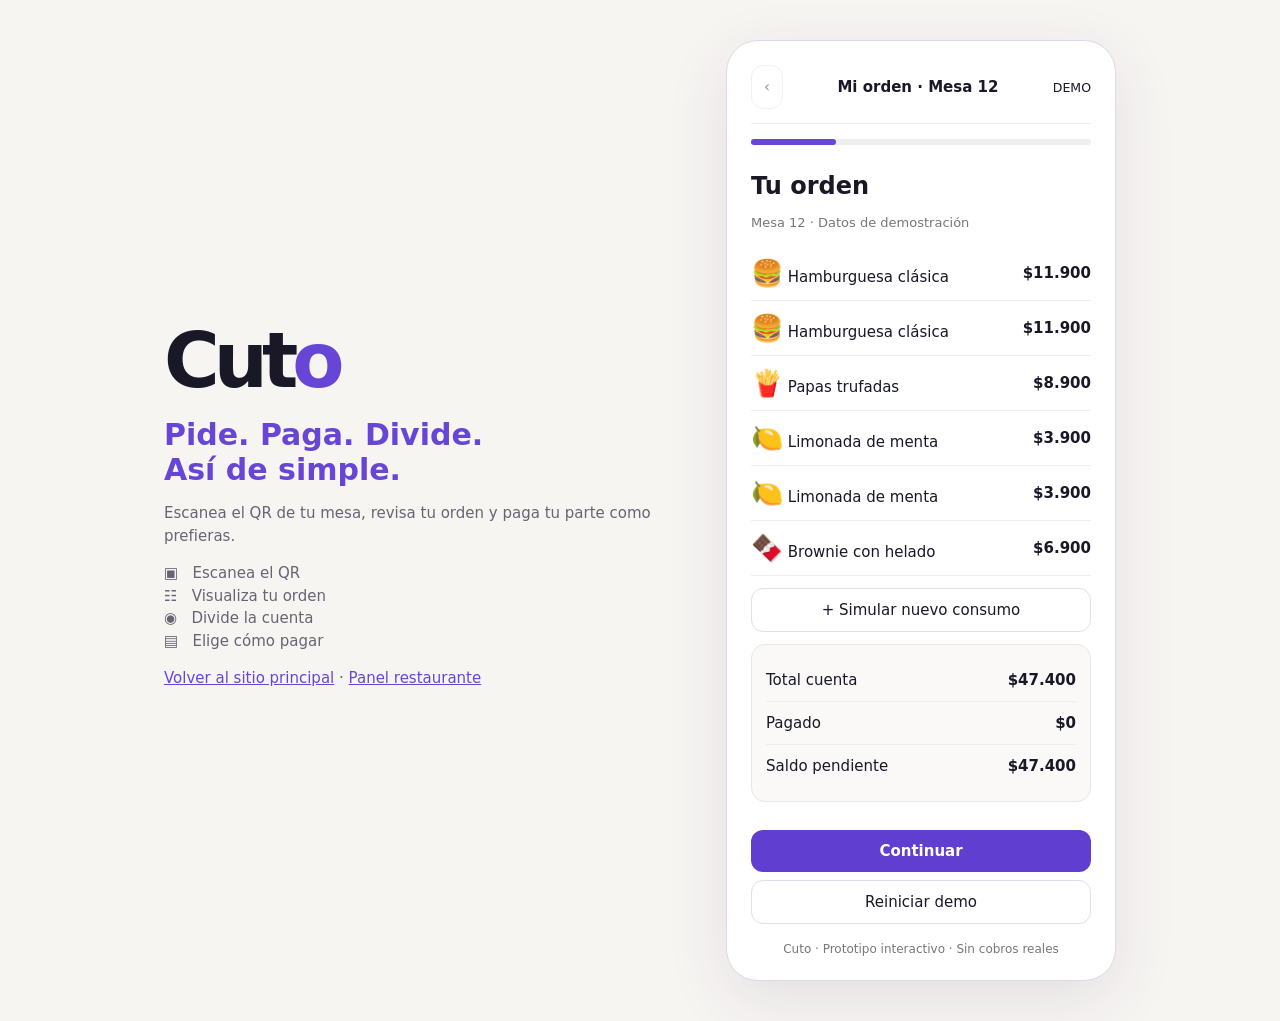
==== commit eebda8bd: "Sync diner state with local restaurant panel and improve fraction tracking" ====
--- a/demo.html
+++ b/demo.html
@@ -1,33 +1,39 @@
 <!doctype html><html lang="es"><head><meta charset="utf-8"><meta name="viewport" content="width=device-width,initial-scale=1"><title>Cuto | Demo</title><style>
-*{box-sizing:border-box}body{margin:0;background:#f7f5f2;color:#181827;font:15px system-ui,sans-serif}main{max-width:1000px;margin:auto;min-height:100vh;display:grid;grid-template-columns:1fr 390px;align-items:center;gap:70px;padding:40px 24px}h1{font-size:76px;letter-spacing:-6px;margin:0}h1 span{color:#6746d7}h2{font-size:24px;margin:12px 0}p{line-height:1.5;color:#676474}aside h2{color:#6746d7;font-size:30px}aside a{color:#6746d7}.phone{background:white;border:1px solid #ded9e8;border-radius:32px;padding:24px;min-height:650px;box-shadow:0 18px 65px #33225c19;display:flex;flex-direction:column}header{display:flex;align-items:center;justify-content:space-between;border-bottom:1px solid #eee;padding-bottom:14px}button,input,select,textarea{font:inherit}button{cursor:pointer;border:1px solid #e3deeb;background:white;border-radius:12px;padding:12px;color:inherit}button:disabled{opacity:.45;cursor:default}.primary{background:#603ed0;color:white;border:0;width:100%;font-weight:700;margin-top:16px}.card{border:1px solid #e9e5ed;background:#faf9f7;border-radius:14px;padding:14px;margin:12px 0}.line{display:flex;justify-content:space-between;align-items:center;gap:10px;padding:12px 0;border-bottom:1px solid #eee}.line:last-child{border:0}.muted{color:#777;font-size:13px}.center{text-align:center}.qr{background:#252329;border-radius:24px;padding:35px 20px;margin:22px 0;color:white}.qr b{display:block;font-size:55px}.qr span{font-size:75px}.choices{display:grid;gap:8px}.choice{display:flex;align-items:center;gap:9px;padding:12px;border:1px solid #e6e0ed;border-radius:12px}input[type=radio],input[type=checkbox]{accent-color:#603ed0}input[type=number],textarea,select{width:100%;padding:10px;border:1px solid #d9d4e1;border-radius:9px;background:white}.big{font-size:32px;font-weight:800}.success{background:#603ed0;color:white;border-radius:50%;width:90px;height:90px;display:grid;place-items:center;font-size:50px;margin:40px auto 20px}.progress{height:6px;background:#eee;border-radius:10px;margin:15px 0}.progress i{display:block;background:#6746d7;height:100%;border-radius:10px}.foot{margin-top:auto;padding-top:18px;text-align:center;color:#777;font-size:12px}.emoji{font-size:26px} @media(max-width:700px){main{display:block;padding:16px;max-width:440px}aside{margin-bottom:18px}aside h1{font-size:40px;letter-spacing:-2px}aside h2{font-size:20px;margin:3px 0}aside .desc{display:none}.phone{min-height:580px;padding:18px;border-radius:24px}} input[type=email]{width:100%;padding:12px;border:1px solid #d9d4e1;border-radius:10px;margin-top:6px}.stars{display:flex;justify-content:center;gap:5px}.stars button{font-size:32px;color:#cbc5d4;border:0;padding:5px;background:transparent}.stars button[aria-pressed=true]{color:#e9a31b}.stars button:focus-visible{outline:2px solid #603ed0} @media print{aside,header,.progress,.foot,button{display:none!important}main{display:block;padding:0}.phone{box-shadow:none;border:0;min-height:0;max-width:450px;margin:auto}body{background:white}} </style></head><body><main><aside><h1>Cut<span>o</span></h1><h2>Pide. Paga. Divide.<br>Así de simple.</h2><div class="desc"><p>Escanea el QR de tu mesa, revisa tu orden y paga tu parte como prefieras.</p><p>▣ &nbsp; Escanea el QR<br>☷ &nbsp; Visualiza tu orden<br>◉ &nbsp; Divide la cuenta<br>▤ &nbsp; Elige cómo pagar</p></div><p><a href="index.html">Volver al sitio principal</a></p></aside><section class="phone"><header><button id="back" aria-label="Volver">‹</button><strong id="title"></strong><small>DEMO</small></header><div class="progress"><i id="progress"></i></div><div id="screen"></div><div class="foot">Cuto · Prototipo interactivo · Sin cobros reales</div></section></main><script>
+*{box-sizing:border-box}body{margin:0;background:#f7f5f2;color:#181827;font:15px system-ui,sans-serif}main{max-width:1000px;margin:auto;min-height:100vh;display:grid;grid-template-columns:1fr 390px;align-items:center;gap:70px;padding:40px 24px}h1{font-size:76px;letter-spacing:-6px;margin:0}h1 span{color:#6746d7}h2{font-size:24px;margin:12px 0}p{line-height:1.5;color:#676474}aside h2{color:#6746d7;font-size:30px}aside a{color:#6746d7}.phone{background:white;border:1px solid #ded9e8;border-radius:32px;padding:24px;min-height:650px;box-shadow:0 18px 65px #33225c19;display:flex;flex-direction:column}header{display:flex;align-items:center;justify-content:space-between;border-bottom:1px solid #eee;padding-bottom:14px}button,input,select,textarea{font:inherit}button{cursor:pointer;border:1px solid #e3deeb;background:white;border-radius:12px;padding:12px;color:inherit}button:disabled{opacity:.45;cursor:default}.primary{background:#603ed0;color:white;border:0;width:100%;font-weight:700;margin-top:16px}.card{border:1px solid #e9e5ed;background:#faf9f7;border-radius:14px;padding:14px;margin:12px 0}.line{display:flex;justify-content:space-between;align-items:center;gap:10px;padding:12px 0;border-bottom:1px solid #eee}.line:last-child{border:0}.muted{color:#777;font-size:13px}.center{text-align:center}.qr{background:#252329;border-radius:24px;padding:35px 20px;margin:22px 0;color:white}.qr b{display:block;font-size:55px}.qr span{font-size:75px}.choices{display:grid;gap:8px}.choice{display:flex;align-items:center;gap:9px;padding:12px;border:1px solid #e6e0ed;border-radius:12px}input[type=radio],input[type=checkbox]{accent-color:#603ed0}input[type=number],textarea,select{width:100%;padding:10px;border:1px solid #d9d4e1;border-radius:9px;background:white}.big{font-size:32px;font-weight:800}.success{background:#603ed0;color:white;border-radius:50%;width:90px;height:90px;display:grid;place-items:center;font-size:50px;margin:40px auto 20px}.progress{height:6px;background:#eee;border-radius:10px;margin:15px 0}.progress i{display:block;background:#6746d7;height:100%;border-radius:10px}.foot{margin-top:auto;padding-top:18px;text-align:center;color:#777;font-size:12px}.emoji{font-size:26px} @media(max-width:700px){main{display:block;padding:16px;max-width:440px}aside{margin-bottom:18px}aside h1{font-size:40px;letter-spacing:-2px}aside h2{font-size:20px;margin:3px 0}aside .desc{display:none}.phone{min-height:580px;padding:18px;border-radius:24px}} input[type=email]{width:100%;padding:12px;border:1px solid #d9d4e1;border-radius:10px;margin-top:6px}.stars{display:flex;justify-content:center;gap:5px}.stars button{font-size:32px;color:#cbc5d4;border:0;padding:5px;background:transparent}.stars button[aria-pressed=true]{color:#e9a31b}.stars button:focus-visible{outline:2px solid #603ed0} @media print{aside,header,.progress,.foot,button{display:none!important}main{display:block;padding:0}.phone{box-shadow:none;border:0;min-height:0;max-width:450px;margin:auto}body{background:white}} </style></head><body><main><aside><h1>Cut<span>o</span></h1><h2>Pide. Paga. Divide.<br>Así de simple.</h2><div class="desc"><p>Escanea el QR de tu mesa, revisa tu orden y paga tu parte como prefieras.</p><p>▣ &nbsp; Escanea el QR<br>☷ &nbsp; Visualiza tu orden<br>◉ &nbsp; Divide la cuenta<br>▤ &nbsp; Elige cómo pagar</p></div><p><a href="index.html">Volver al sitio principal</a> · <a href="business.html">Panel restaurante</a></p></aside><section class="phone"><header><button id="back" aria-label="Volver">‹</button><strong id="title"></strong><small>DEMO</small></header><div class="progress"><i id="progress"></i></div><div id="screen"></div><div class="foot">Cuto · Prototipo interactivo · Sin cobros reales</div></section></main><script>
 'use strict';
 const money=n=>'$'+Math.round(n).toLocaleString('es-CL'), items=[['🍔','Hamburguesa clásica',11900],['🍔','Hamburguesa clásica',11900],['🍟','Papas trufadas',8900],['🍋','Limonada de menta',3900],['🍋','Limonada de menta',3900],['🍫','Brownie con helado',6900]], initialTotal=items.reduce((s,x)=>s+x[2],0);
-let total=initialTotal, step=1,people=4,parts=1,mode='equal',tip=10,method='Tarjeta de crédito / débito',free=10000,paid=0,last=null,picks={},allocated=items.map(()=>0),history=[],rating=0;
+let total=initialTotal, step=1,people=4,parts=1,mode='equal',tip=10,method='Tarjeta de crédito / débito',free=10000,paid=0,last=null,picks={},allocated=items.map(()=>0),history=[],rating=0,closed=false,revision=0,receipt=null,reviewUrl='',reviews=[],splitPlan={};
 const $=id=>document.getElementById(id), remaining=()=>total-paid;
-function amount(){if(mode==='all')return remaining();if(mode==='free')return Math.min(remaining(),Math.max(0,Math.round(free)||0));if(mode==='mine')return Math.min(remaining(),Object.entries(picks).reduce((s,[i,p])=>s+Math.min(items[i][2]-allocated[i],Math.round(items[i][2]*p.take/p.of)),0));return Math.min(remaining(),Math.round(remaining()*parts/people))}
+function portion(i,p){const price=items[i][2],a=allocated[i],plan=splitPlan[i];if(plan){const n=plan.of,k=plan.taken;return Math.min(price-a,Math.round(price*(k+p.take)/n)-Math.round(price*k/n))}return Math.min(price-a,Math.round((price-a)*p.take/p.of))}
+function amount(){if(closed)return 0;if(mode==='all')return remaining();if(mode==='free')return Math.min(remaining(),Math.max(0,Math.round(free)||0));if(mode==='mine')return Math.min(remaining(),Object.entries(picks).reduce((s,[i,p])=>s+portion(i,p),0));return Math.min(remaining(),Math.round(remaining()*parts/people))}
 const tipAmount=()=>Math.round(amount()*tip/100);
 function go(n){step=n;render()}function row(a,b){return '<div class="line"><span>'+a+'</span><strong>'+b+'</strong></div>'}function primary(label,n){return '<button class="primary" onclick="go('+n+')">'+label+'</button>'}
 function render(){const titles=['Escanear','Mi orden · Mesa 12','Dividir cuenta','Pagar','Boleta y reseña','Comprobante','Evaluar servicio'];$('title').textContent=titles[step];$('back').disabled=step<=1||step>=4;$('progress').style.width=(Math.min(step,4)/4*100)+'%';let h='';
 if(step===0)h='<div class="center"><h2>Escanea el QR</h2><p>de tu mesa para comenzar</p><div class="qr">Mesa<b>12</b><span>▦</span><p style="color:white">Código de demostración</p></div>'+primary('Simular escaneo de mesa 12',1)+'<p class="muted">No se requiere cámara para esta demo.</p></div>';
-if(step===1){h='<h2>Tu orden</h2><p class="muted">Mesa 12 · Orden en vivo (simulada)</p>'+items.map((x,i)=>row('<span class="emoji">'+x[0]+'</span> '+x[1]+(allocated[i]?' <small> · Abonado '+money(allocated[i])+'</small>':''),money(x[2]))).join('')+'<button onclick="addDish()" style="width:100%;margin-top:12px">+ Simular nuevo consumo</button><div class="card">'+row('Total cuenta',money(total))+row('Pagado',money(paid))+row('Saldo pendiente',money(remaining()))+'</div>'+(remaining()?primary('Continuar',2):'<p>Cuenta pagada completamente.</p>')+'<button style="width:100%;margin-top:8px" onclick="reset()">Reiniciar demo</button>'}
+if(step===1){h='<h2>Tu orden</h2><p class="muted">Mesa 12 · Datos de demostración</p>'+items.map((x,i)=>row('<span class="emoji">'+x[0]+'</span> '+x[1]+(allocated[i]?' <small> · Abonado '+money(allocated[i])+'</small>':''),money(x[2]))).join('')+(closed?'<p>Mesa cerrada por el restaurante.</p>':'<button onclick="addDish()" style="width:100%;margin-top:12px">+ Simular nuevo consumo</button>')+'<div class="card">'+row('Total cuenta',money(total))+row('Pagado',money(paid))+row('Saldo pendiente',money(remaining()))+'</div>'+(remaining()&&!closed?primary('Continuar',2):'<p>Cuenta pagada completamente.</p>')+'<button style="width:100%;margin-top:8px" onclick="reset()">Reiniciar demo</button>'}
 if(step===2){h='<div class="card">'+row('Saldo pendiente',money(remaining()))+'</div><h2>¿Cómo quieres dividir?</h2><div class="choices">'+[['equal','En partes iguales'],['free','Monto libre'],['mine','Personalizado · elige y fracciona platos'],['all','Invitar · pagar todo']].map(([v,l])=>'<label class="choice"><input type="radio" name="mode" '+(mode===v?'checked':'')+' onchange="mode=\''+v+'\';render()">'+l+'</label>').join('')+'</div>';
 if(mode==='equal')h+='<div class="line">Personas <div><button onclick="people=Math.max(1,people-1);parts=Math.min(parts,people);render()">−</button> <b>'+people+'</b> <button onclick="people=Math.min(20,people+1);render()">+</button></div></div><div class="line">Partes que asumes <div><button onclick="parts=Math.max(1,parts-1);render()">−</button> '+parts+' <button onclick="parts=Math.min(people,parts+1);render()">+</button></div></div>';
 if(mode==='free')h+='<p>Monto en pesos</p><input type="number" min="1" max="'+remaining()+'" value="'+free+'" oninput="free=Number(this.value);refreshAmount()">';
-if(mode==='mine')h+=items.map((x,i)=>{let p=picks[i];return '<div class="card"><label><input type="checkbox" '+(p?'checked':'')+' '+(allocated[i]>=x[2]?'disabled':'')+' onchange="pick('+i+',this.checked)"> '+x[0]+' '+x[1]+' · '+money(x[2]-allocated[i])+'</label>'+(p?'<div class="line">Fracciones totales <select aria-label="Fracciones totales" onchange="picks['+i+'].of=Number(this.value);picks['+i+'].take=1;render()">'+Array.from({length:8},(_,k)=>'<option '+(p.of===k+1?'selected':'')+'>'+(k+1)+'</option>').join('')+'</select></div><div class="line">Mis fracciones <select aria-label="Mis fracciones" onchange="picks['+i+'].take=Number(this.value);render()">'+Array.from({length:p.of},(_,k)=>'<option '+(p.take===k+1?'selected':'')+'>'+(k+1)+'</option>').join('')+'</select></div>':'')+'</div>'}).join('');
+if(mode==='mine')h+=items.map((x,i)=>{let p=picks[i];return '<div class="card"><label><input type="checkbox" '+(p?'checked':'')+' '+(allocated[i]>=x[2]?'disabled':'')+' onchange="pick('+i+',this.checked)"> '+x[0]+' '+x[1]+' · '+money(x[2]-allocated[i])+'</label>'+(p?'<div class="line">Fracciones totales <select '+(splitPlan[i]?'disabled':'')+' aria-label="Fracciones totales" onchange="picks['+i+'].of=Number(this.value);picks['+i+'].take=1;render()">'+Array.from({length:8},(_,k)=>'<option '+(p.of===k+1?'selected':'')+'>'+(k+1)+'</option>').join('')+'</select></div><div class="line">Mis fracciones <select aria-label="Mis fracciones" onchange="picks['+i+'].take=Number(this.value);render()">'+Array.from({length:splitPlan[i]?splitPlan[i].of-splitPlan[i].taken:p.of},(_,k)=>'<option '+(p.take===k+1?'selected':'')+'>'+(k+1)+'</option>').join('')+'</select></div>':'')+'</div>'}).join('');
 h+='<div class="line">Tu parte <strong id="amt">'+money(amount())+'</strong></div><button id="next" class="primary" '+(!amount()?'disabled':'')+' onclick="go(3)">Continuar</button>'}
 if(step===3){h='<div class="card">'+row('Tu parte a pagar',money(amount()))+'</div><h2>Propina sugerida</h2><div class="choices" style="grid-template-columns:repeat(4,1fr)">'+[0,10,15,20].map(t=>'<button style="'+(tip===t?'background:#eee7ff;border-color:#6746d7':'')+'" onclick="tip='+t+';render()">'+t+'%</button>').join('')+'</div><h2>Medios de pago</h2>'+['Tarjeta de crédito / débito','Apple Pay','Google Pay','Mercado Pago','Efectivo'].map((m,i)=>'<label class="choice"><input type="radio" name="pay" '+(method===m?'checked':'')+' onchange="method=this.value" value="'+m+'">'+['💳','◉','◉','◈','▤'][i]+' '+m+'</label>').join('')+'<div class="line">Total con propina <strong>'+money(amount()+tipAmount())+'</strong></div><button class="primary" onclick="pay()" '+(!amount()?'disabled':'')+'>Simular pago '+money(amount()+tipAmount())+'</button>'}
-if(step===4)h='<div class="center"><div class="success" style="margin:12px auto;width:64px;height:64px;font-size:36px">✓</div><h2>¡Pago realizado!</h2><div class="big">'+money(last.base+last.tip)+'</div><p class="muted">Pago de demostración · Mesa 12</p></div><form id="receipt" onsubmit="sendReceipt(event)"><h2>Recibe tu boleta</h2><label for="email">Correo electrónico</label><input id="email" type="email" required placeholder="nombre@correo.cl" autocomplete="email"><button class="primary" type="submit">Enviar boleta</button><p id="emailStatus" role="status" class="muted"></p></form><div style="border-top:1px solid #eee;margin-top:20px;padding-top:10px"><h2>¿Cómo estuvo tu visita?</h2><p class="muted">Califica tu experiencia y comparte tu opinión en Google.</p><div class="stars" role="group" aria-label="Calificación de 1 a 5 estrellas">'+[1,2,3,4,5].map(n=>'<button type="button" aria-label="'+n+' estrellas" aria-pressed="false" onclick="setRating('+n+')">★</button>').join('')+'</div><p id="ratingStatus" class="muted" role="status">Selecciona una calificación</p><label for="review">Tu reseña</label><textarea id="review" rows="3" placeholder="Cuéntanos cómo fue tu experiencia..."></textarea><button class="primary" onclick="googleReview()">Continuar en Google</button><p id="reviewStatus" class="muted" role="status">Google requiere confirmar y publicar la reseña desde tu cuenta. Falta configurar la ficha del restaurante.</p></div>'+'<button style="width:100%;margin-top:10px" onclick="go(5)">Ver comprobante descargable</button>'+primary('Volver a mi orden',1);
-if(step===5)h='<div class="center"><p style="color:#17734c">✓ Pago simulado exitoso</p><div class="big">'+money(last.base+last.tip)+'</div><p>Comprobante de demostración · No es boleta tributaria</p></div><div class="card">'+row('Mesa','12')+row('Fecha',last.date)+row('Medio',last.method)+row('Tu parte',money(last.base))+row('Propina',money(last.tip))+row('Saldo mesa',money(remaining()))+'</div><div class="center"><h2>Cuto</h2><p>Gracias por tu visita 💜</p></div>'+primary('Volver a boleta y reseña',4)+'<button class="primary" onclick="window.print()">Guardar PDF / imprimir</button>'+primary('Volver a la mesa',1);
+if(step===4){const savedLast=last;last=receipt||last;h='<div class="center"><div class="success" style="margin:12px auto;width:64px;height:64px;font-size:36px">✓</div><h2>¡Pago realizado!</h2><div class="big">'+money(last.base+last.tip)+'</div><p class="muted">Pago de demostración · Mesa 12</p></div><form id="receipt" onsubmit="sendReceipt(event)"><h2>Recibe tu boleta</h2><label for="email">Correo electrónico</label><input id="email" type="email" required placeholder="nombre@correo.cl" autocomplete="email"><button class="primary" type="submit">Enviar boleta</button><p id="emailStatus" role="status" class="muted"></p></form><div style="border-top:1px solid #eee;margin-top:20px;padding-top:10px"><h2>¿Cómo estuvo tu visita?</h2><p class="muted">Califica tu experiencia y comparte tu opinión en Google.</p><div class="stars" role="group" aria-label="Calificación de 1 a 5 estrellas">'+[1,2,3,4,5].map(n=>'<button type="button" aria-label="'+n+' estrellas" aria-pressed="false" onclick="setRating('+n+')">★</button>').join('')+'</div><p id="ratingStatus" class="muted" role="status">Selecciona una calificación</p><label for="review">Tu reseña</label><textarea id="review" rows="3" placeholder="Cuéntanos cómo fue tu experiencia..."></textarea><button class="primary" onclick="googleReview()">Continuar en Google</button><p id="reviewStatus" class="muted" role="status">Google requiere confirmar y publicar la reseña desde tu cuenta. Falta configurar la ficha del restaurante.</p></div>'+'<button style="width:100%;margin-top:10px" onclick="go(5)">Ver comprobante descargable</button>'+primary('Volver a mi orden',1);last=savedLast;}
+if(step===5){const savedLast=last;last=receipt||last;h='<div class="center"><p style="color:#17734c">✓ Pago simulado exitoso</p><div class="big">'+money(last.base+last.tip)+'</div><p>Comprobante de demostración · No es boleta tributaria</p></div><div class="card">'+row('Mesa','12')+row('Fecha',last.date)+row('Medio',last.method)+row('Tu parte',money(last.base))+row('Propina',money(last.tip))+row('Saldo mesa',money(remaining()))+'</div><div class="center"><h2>Cuto</h2><p>Gracias por tu visita 💜</p></div>'+primary('Volver a boleta y reseña',4)+'<button class="primary" onclick="window.print()">Guardar PDF / imprimir</button>'+primary('Volver a la mesa',1);last=savedLast;}
 if(step===6)h='<h2>¿Cómo estuvo tu visita?</h2><p>Garzón de ejemplo: Martín</p><label>Evaluación<select id="rating"><option>5 — Excelente</option><option>4 — Muy buena</option><option>3 — Buena</option><option>2 — Regular</option><option>1 — Mala</option></select></label><p>Comentario opcional</p><textarea id="comment" rows="4"></textarea><button class="primary" onclick="this.disabled=true;this.textContent=\'Evaluación registrada en la demo\'">Enviar evaluación</button>'+primary('Volver a la mesa',1);
-$('screen').innerHTML=h;saveState()}
+$('screen').innerHTML=h}
 function refreshAmount(){$('amt').textContent=money(amount());$('next').disabled=!amount()}
-function pick(i,on){if(on)picks[i]={of:1,take:1};else delete picks[i];render()}
-function pay(){const base=amount();if(step!==3||!base)return;last={base,tip:tipAmount(),method,date:new Date().toLocaleDateString('es-CL')};let left=base;if(mode==='mine')for(const [i,p] of Object.entries(picks)){let v=Math.min(left,items[i][2]-allocated[i],Math.round(items[i][2]*p.take/p.of));allocated[i]+=v;left-=v}for(let i=0;i<items.length&&left>0;i++){let v=Math.min(left,items[i][2]-allocated[i]);allocated[i]+=v;left-=v}paid+=base;history.push(last);picks={};rating=0;go(4)}
-function reset(){if(!confirm('¿Reiniciar todos los consumos y pagos de esta demo?'))return;items.splice(6);total=initialTotal;rating=0;paid=0;allocated=items.map(()=>0);history=[];picks={};last=null;mode='equal';people=4;parts=1;tip=10;go(1)}
-function addDish(){items.push(['☕','Café espresso',2500]);allocated.push(0);total+=2500;render()}
-function saveState(){try{localStorage.setItem('cuto-demo-table12',JSON.stringify({items,allocated,paid,history,last}))}catch(e){}} function loadState(){try{const s=JSON.parse(localStorage.getItem('cuto-demo-table12'));if(!s||!Array.isArray(s.items)||!Array.isArray(s.allocated)||s.items.length!==s.allocated.length)return;items.splice(0,items.length,...s.items);allocated=s.allocated;total=items.reduce((a,x)=>a+x[2],0);paid=allocated.reduce((a,x)=>a+x,0);history=s.history||[];last=s.last||null}catch(e){}} function setRating(n){rating=n;document.querySelectorAll('.stars button').forEach((b,i)=>b.setAttribute('aria-pressed',String(i<n)));$('ratingStatus').textContent=n+' de 5 estrellas'}
+function pick(i,on){if(on)picks[i]={of:splitPlan[i]?.of||1,take:1};else delete picks[i];render()}
+function pay(){if(!fresh())return;const base=amount();if(step!==3||!base)return;last={base,tip:tipAmount(),method,date:new Date().toLocaleDateString('es-CL')};let left=base;if(mode==='mine')for(const [i,p] of Object.entries(picks)){let v=Math.min(left,portion(i,p));allocated[i]+=v;left-=v;if(p.of>1){const plan=splitPlan[i]||{of:p.of,taken:0};plan.taken+=p.take;if(allocated[i]<items[i][2])splitPlan[i]=plan;else delete splitPlan[i]}}for(let i=0;i<items.length&&left>0;i++){let v=Math.min(left,items[i][2]-allocated[i]);allocated[i]+=v;left-=v;if(v)delete splitPlan[i]}paid+=base;history.push(last);receipt=last;picks={};rating=0;saveState();go(4)}
+function reset(){if(!fresh())return;if(!confirm('¿Reiniciar todos los consumos y pagos de esta demo?'))return;items.splice(6);total=initialTotal;rating=0;paid=0;allocated=items.map(()=>0);history=[];reviews=[];splitPlan={};closed=false;receipt=null;picks={};last=null;mode='equal';people=4;parts=1;tip=10;saveState();go(1)}
+function addDish(){if(!fresh()||closed)return;items.push(['☕','Café espresso',2500]);allocated.push(0);total+=2500;saveState();render()}
+const KEY='cuto-demo-table12';
+function saveState(){try{revision++;localStorage.setItem(KEY,JSON.stringify({items,allocated,paid,history,last,revision,closed,reviewUrl,reviews,splitPlan}))}catch(e){console.warn('No se pudo guardar la sesión local',e)}}
+function loadState(){try{const s=JSON.parse(localStorage.getItem(KEY));if(!s||!Array.isArray(s.items)||!Array.isArray(s.allocated)||s.items.length!==s.allocated.length)return;items.splice(0,items.length,...s.items);allocated=s.allocated;total=items.reduce((a,x)=>a+x[2],0);paid=allocated.reduce((a,x)=>a+x,0);history=s.history||[];last=s.last||null;revision=s.revision||0;closed=!!s.closed;reviewUrl=s.reviewUrl||'';reviews=s.reviews||[];splitPlan=s.splitPlan||{}}catch(e){}}
+function fresh(){try{const s=JSON.parse(localStorage.getItem(KEY));if(s&&(s.revision||0)!==revision){loadState();picks={};step=1;render();alert('La cuenta cambió. Revisa el saldo actualizado antes de continuar.');return false}}catch(e){}return true}
+window.addEventListener('storage',e=>{if(e.key===KEY){loadState();if(step<=3){picks={};step=1;render()}}});
+function setRating(n){rating=n;document.querySelectorAll('.stars button').forEach((b,i)=>b.setAttribute('aria-pressed',String(i<n)));$('ratingStatus').textContent=n+' de 5 estrellas'}
 function sendReceipt(e){e.preventDefault();$('emailStatus').textContent='Correo validado. En esta demo no se envían boletas reales.'}
-const googleReviewUrl=''; // Configure with the restaurant's official Google review link.
-async function googleReview(){if(!rating){$('reviewStatus').textContent='Selecciona primero una calificación.';return}if(!googleReviewUrl){$('reviewStatus').textContent='Reseña preparada. Falta configurar el enlace de reseñas de Google del restaurante.';return}try{await navigator.clipboard.writeText($('review').value);$('reviewStatus').textContent='Texto copiado. Selecciona tus estrellas y pega tu reseña en Google.'}catch(e){$('reviewStatus').textContent='Copia tu comentario manualmente antes de continuar.'}window.location.href=googleReviewUrl}
-$('back').onclick=()=>go(step-1);loadState();render();
+
+async function googleReview(){if(!rating){$('reviewStatus').textContent='Selecciona primero una calificación.';return}if(!fresh())return;reviews.push({rating,comment:$('review').value.slice(0,2000),date:new Date().toISOString()});saveState();if(!reviewUrl){$('reviewStatus').textContent='Evaluación guardada localmente. Falta configurar el enlace de reseñas de Google del restaurante.';return}try{await navigator.clipboard.writeText($('review').value);$('reviewStatus').textContent='Texto copiado. Selecciona tus estrellas y pega tu reseña en Google.'}catch(e){$('reviewStatus').textContent='Copia tu comentario manualmente antes de continuar.'}window.location.href=reviewUrl}
+$('back').onclick=()=>go(step-1);loadState();if(!localStorage.getItem(KEY))saveState();render();
 </script></body></html>
